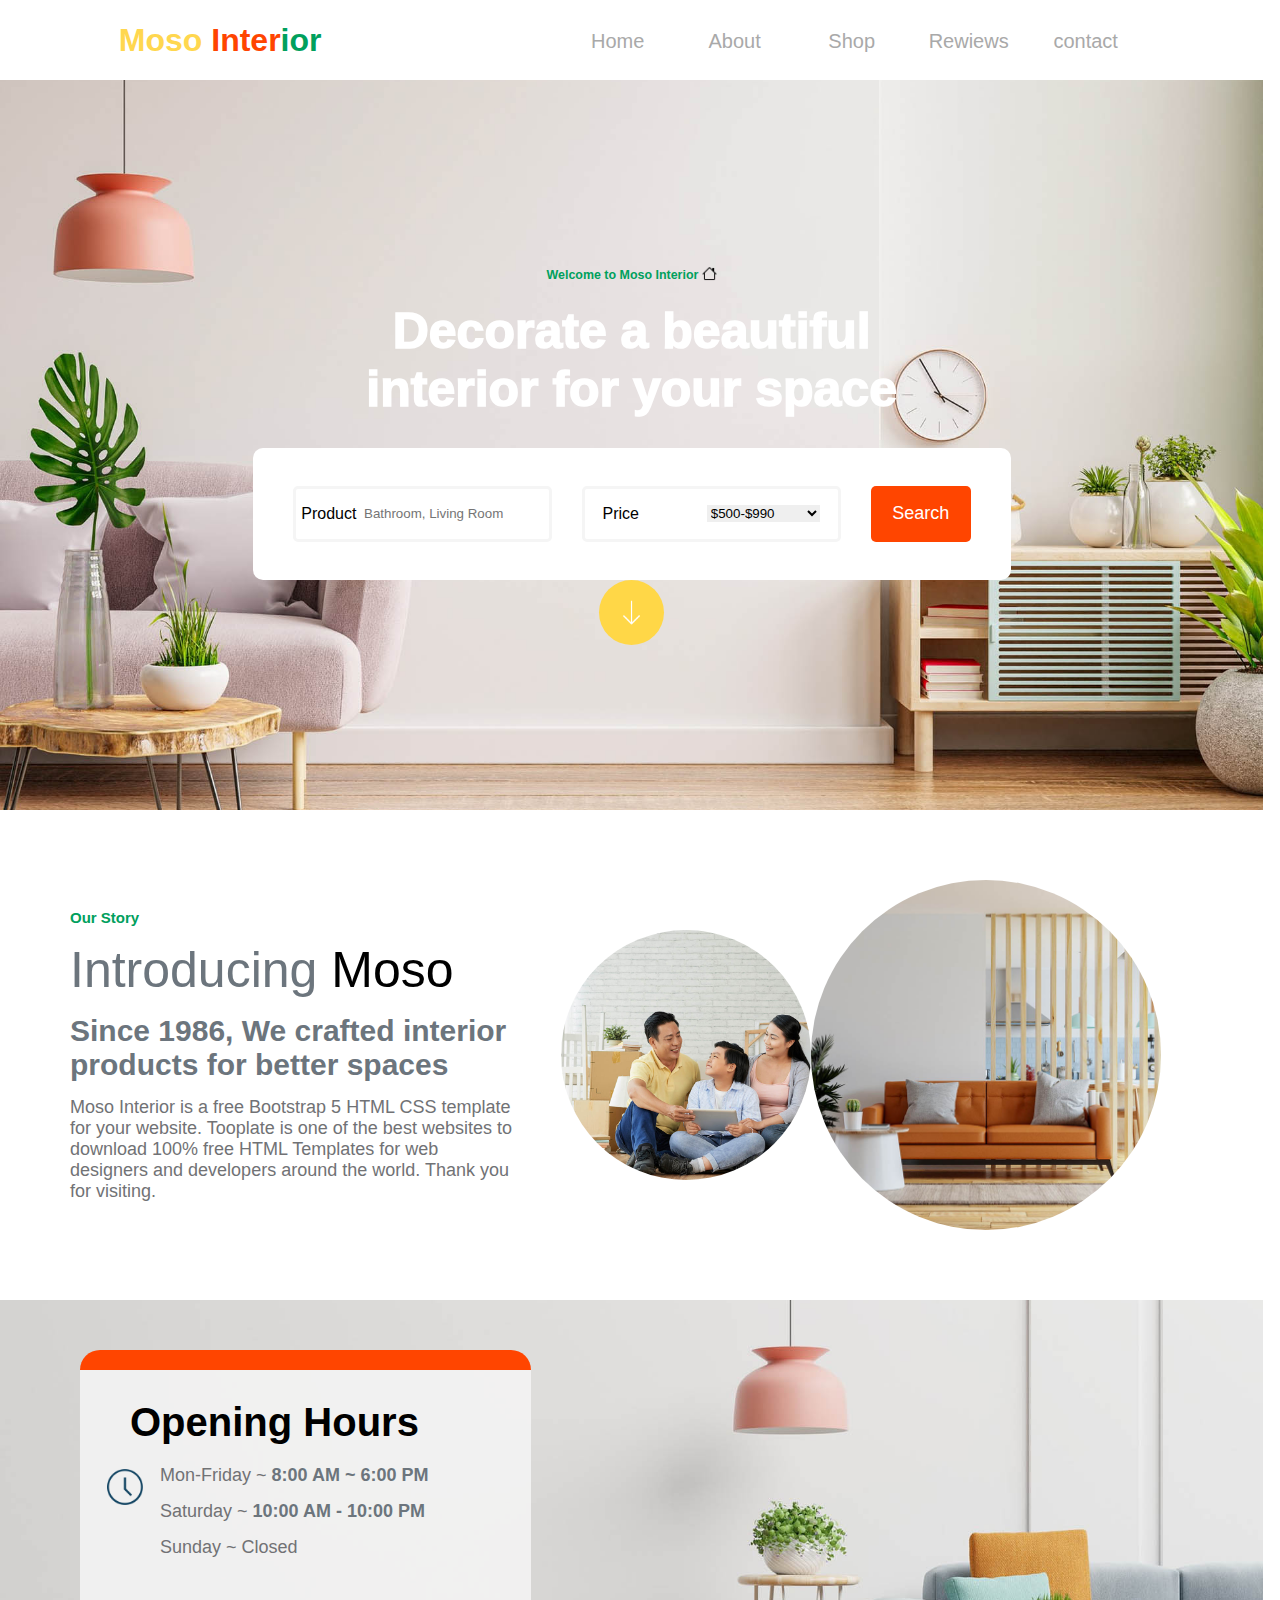
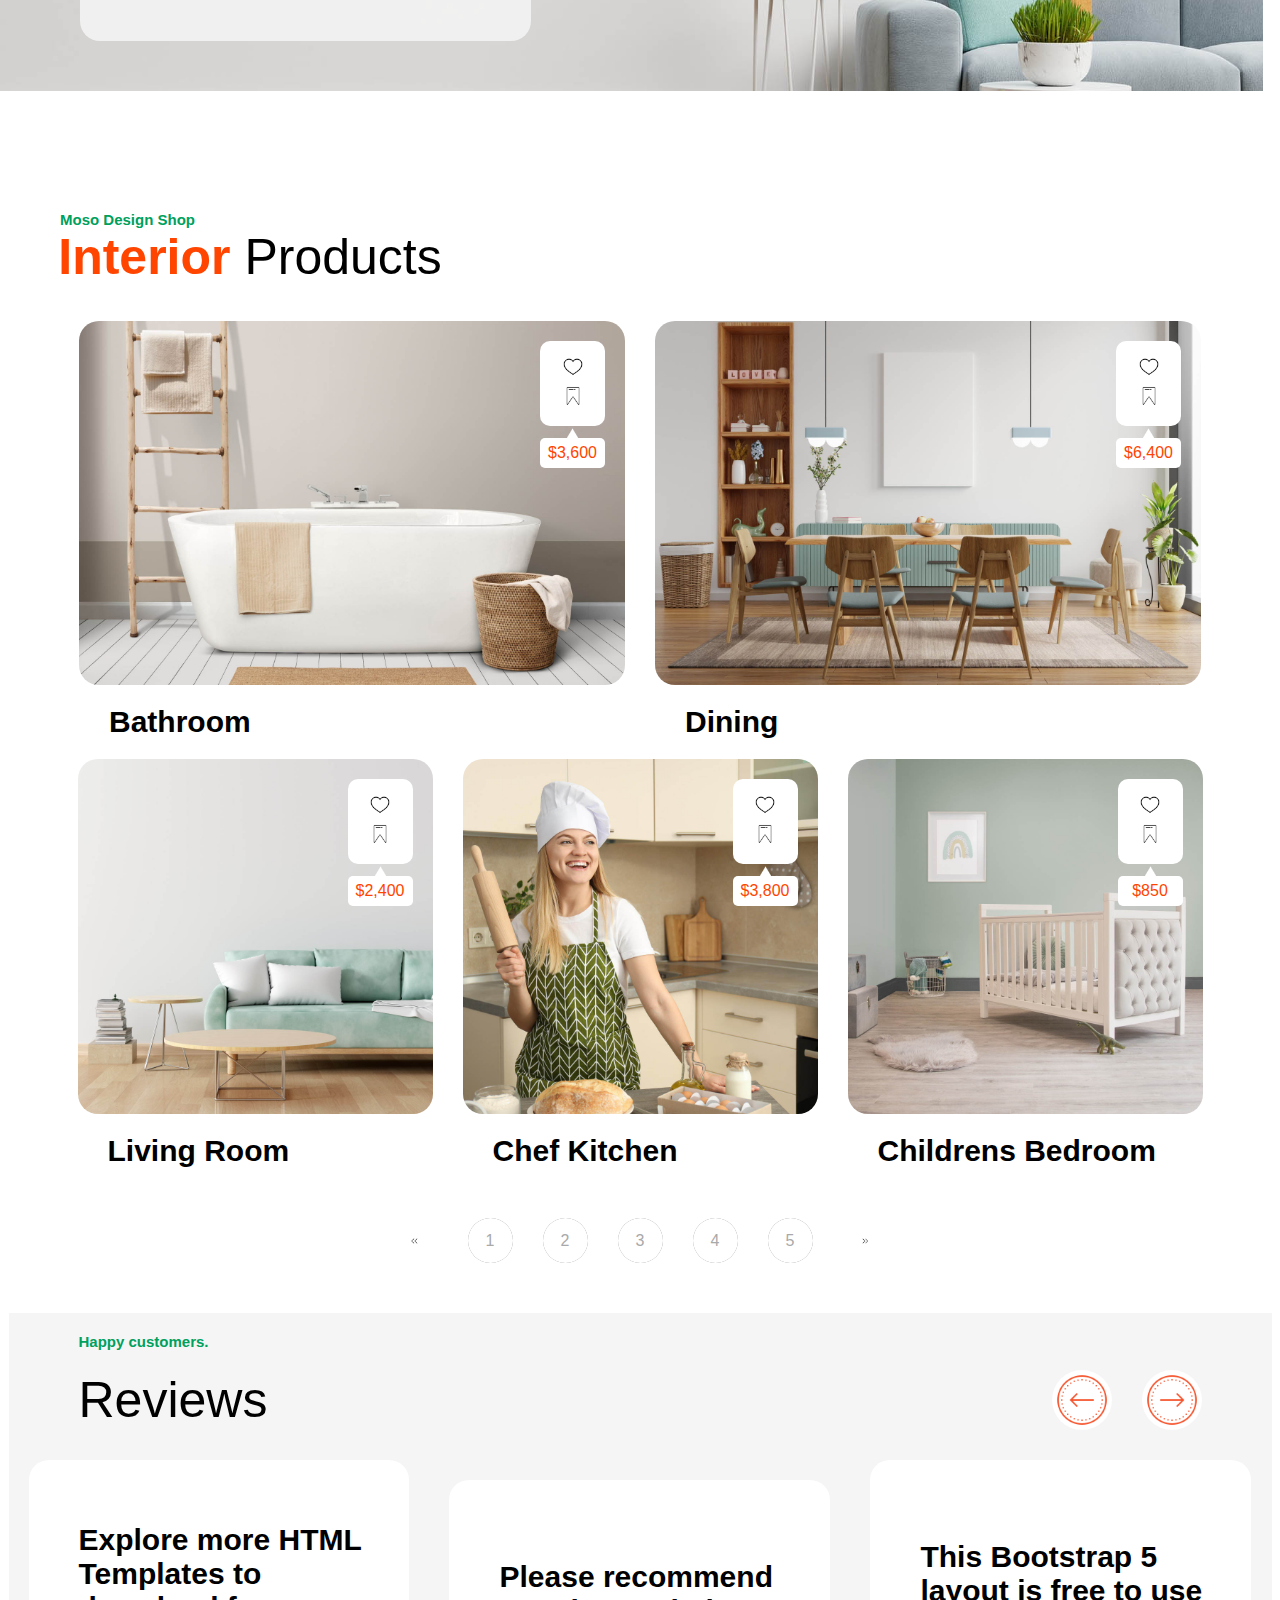
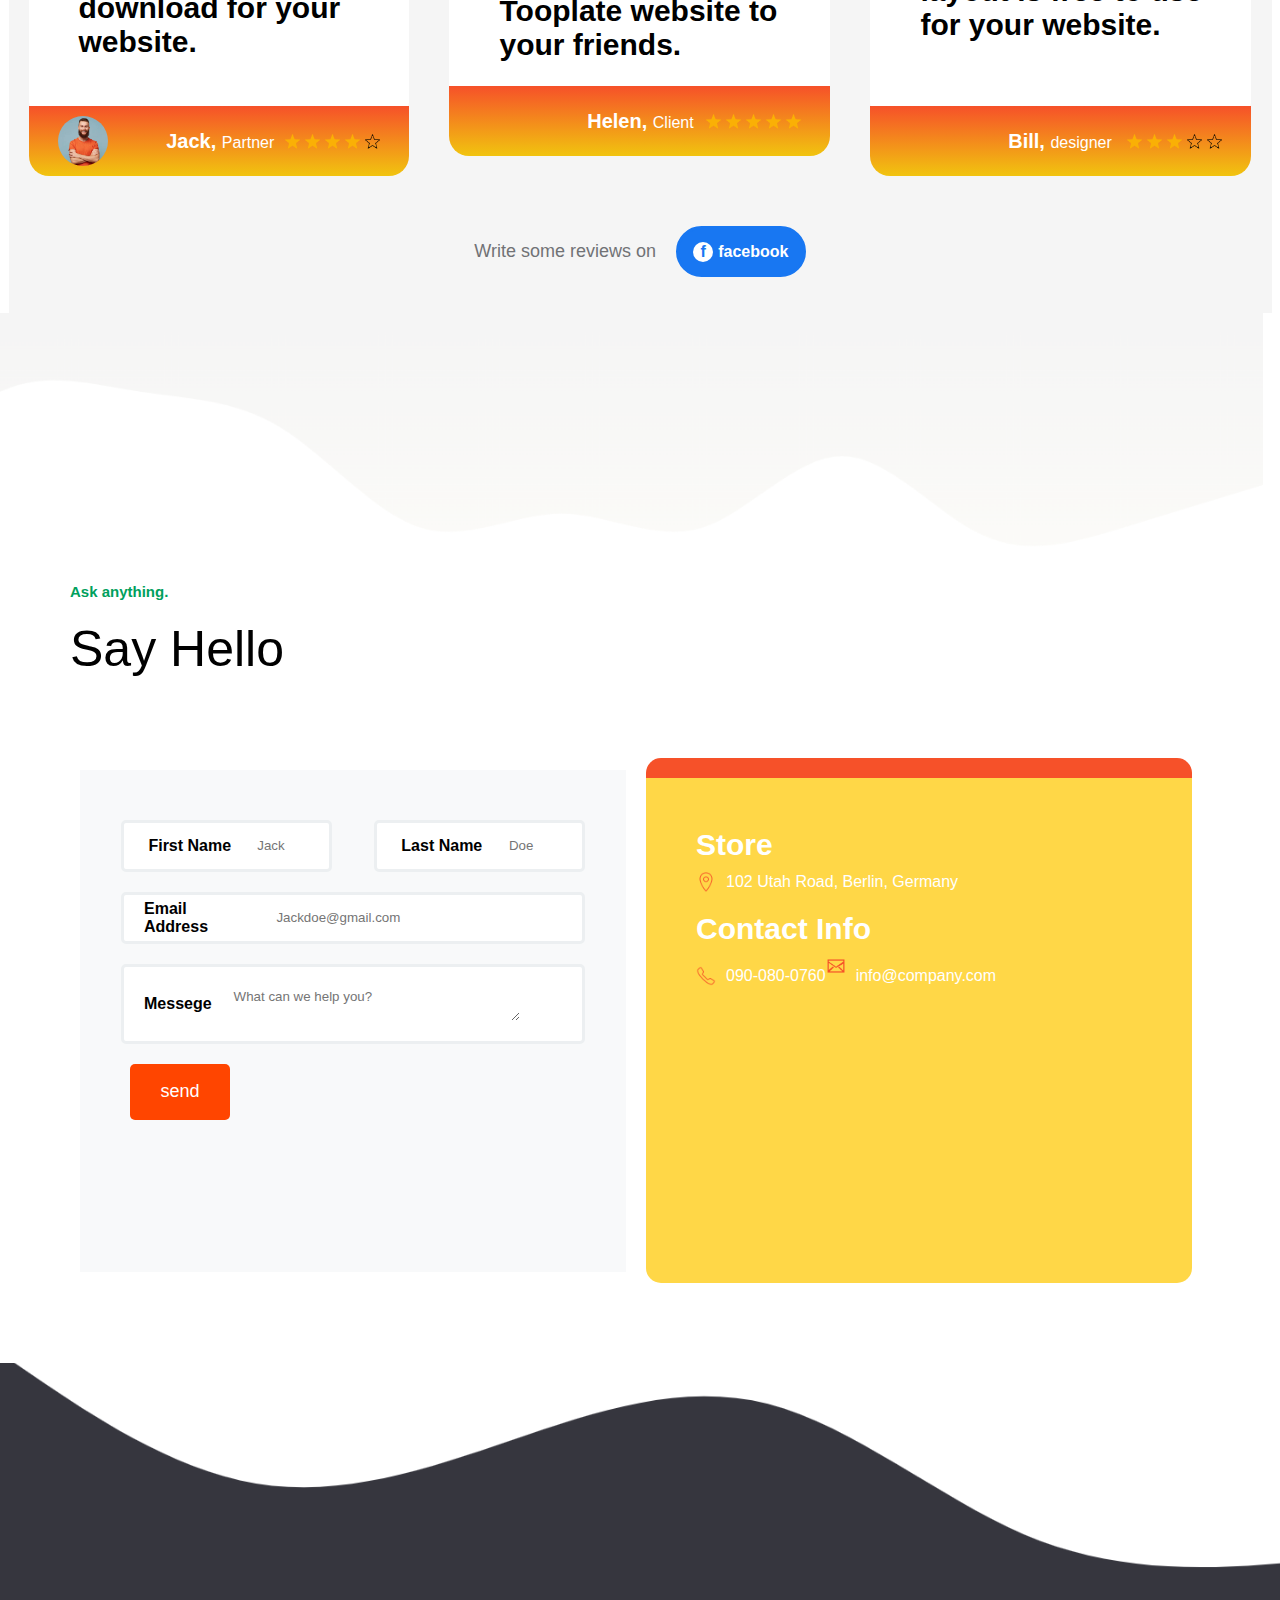
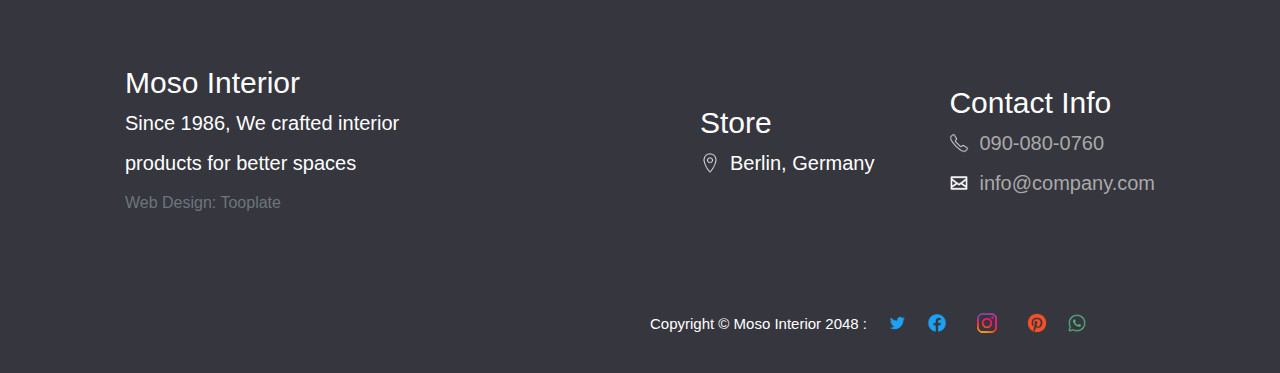
==== index.html @ 830e35c2 "add my project" ====
<!DOCTYPE html>
<html lang="english">

<head>
    <meta charset="UTF-8">
    <meta name="viewport" content="width=device-width, initial-scale=1.0">
    <title>Document</title>
    <link rel="stylesheet" href="./style.css">
</head>

<body>
    <div class="nav">
        <a href="#">
            <div class="brand">
                <h1 style="font-weight:bolder;"><span style="color: #ffd74f;">Moso</span> <span
                        style="color: orangered;">Inter</span><span style="color: #00a05d;">ior</span></h1>
            </div>
        </a>




       
        <input id="menu-toggle" type="checkbox" />
        <label class="menu-button-container" for="menu-toggle">
          <div class="menu-button"></div>
        </label>

        <div class="menu">
            <a href="#home">
                <div class="chldmenu">Home</div>
            </a>
            <a href="#about">
                <div class="chldmenu">About</div>
            </a>
            <a href="#shop" class="chldmenu navdrop">Shop
                    <div class="navdroplst" style="margin-top: 20px;">
                    <a href="./shop_listing.html" class="navoption">
                        Shop Listing
                    </a>
                    <a href="./detail.html" class="navoption">Shop details
                    </a>
                </div>
                <!-- </div> -->
            </a>
            <a href="#reviews">
                <div class="chldmenu">Rewiews</div>
            </a>
            <a href="#contact">
                <div class="chldmenu">contact</div>
            </a>
        </div>
    </div>



    <div class="hmpg" id="home">
        <div class="greeting">
            <h5>Welcome to Moso Interior <img
                    style="width: 15px; height: 15px; margin-bottom: -2px; padding-bottom: -10px;"
                    src="./house_icon.png"> </h5>
        </div>
        <div class="tagline" style="margin-bottom: 30px;">
            Decorate a beautiful interior for your space
        </div>
        <div class="shopform">
            <div class="inform">
                <p>Product</p>
                <input style="border: none;" type="search" placeholder="Bathroom, Living Room">
            </div>
            <div class="dropdown">
                <p>Price</p>
                <select style="border: none;">
                    <option>$500-$990</option>
                    <option>$1000-$2900</option>
                    <option>$3000-$5000</option>
                    <option>$5000-$10000</option>
                    <option>$11000-$25000</option>
                </select>
            </div>
            <button class="btn" type="submit" value="input">Search</button>
        </div>

        <a href="#about">
            <div class="parero">
                <div class="hmero"></div>
            </div>
        </a>

    </div>




    <div class="about" id="about">
        <div class="aboutcont">
            <div class="abtgrting greeting">Our Story</div>
            <div class="tagline abttagline"><span style="color: #6c757d; font-weight: 100;">Introducing</span> <span
                    class="hdblck"> Moso</span></div>
            <div class="headcont">Since 1986, We crafted interior products for better spaces</div>
            <div class="cont">Moso Interior is a free Bootstrap 5 HTML CSS template for your website. Tooplate is one of
                the best websites to download 100% free HTML Templates for web designers and developers around the
                world. Thank you for visiting.</div>
        </div>
        <div class="abtimg">
            <div class="abtimg abtimg1"></div>
            <div class="abtimg abtimg2"></div>
        </div>
    </div>





    <div class="hmpg abt2">
        <div class="abt2dv">
            <div class="abthd cnt">Opening Hours</div>
            <div class="clockabtcnt">
                <div class="clock"></div>
                <div class="abtcnt">
                    <p class="cnt"><span class="cont">Mon-Friday ~ </span><span class="abttime">8:00 AM ~ 6:00 PM</span>
                    </p>
                    <p class="cnt"><span class="cont">Saturday ~ </span><span class="abttime">10:00 AM - 10:00 PM</span>
                    </p>
                    <p class="cont cnt">Sunday ~ Closed</p>
                </div>
            </div>
        </div>
    </div>



    <div class="shop" id="shop">
        <div class="greeting shpgreet">Moso Design Shop</div>
        <div class="tagline shpline"><span style="color: orangered; font-weight: bold;">Interior</span> <span
                class="hdblck">Products</span></div>
        <div class="shpprodct1">
            <div class="bthroom">
                <a href="./detail.html">
                    <div class="img1">
                        <div class="pricelike">
                            <div class="savelike">
                                <div class="like"></div>
                                <div class="save"></div>
                            </div>
                            <div class="prctrngle">
                                <div class="triangle"></div>
                                <div class="price">$3,600</div>
                            </div>
                        </div>
                        <div class="shphover">
                            <div class="shphoverchild">
                                LEARN MORE
                            </div>
                        </div>
                    </div>
                </a>
                <div class="shphd">Bathroom</div>
            </div>
            <div class="dining">
                <a href="./detail.html">
                    <div class="img2">
                        <div class="pricelike">
                            <div class="savelike">
                                <div class="like"></div>
                                <div class="save"></div>
                            </div>
                            <div class="prctrngle">
                                <div class="triangle"></div>
                                <div class="price">$6,400</div>
                            </div>
                        </div>
                        <div class="shphover">
                            <div class="shphoverchild">
                                LEARN MORE
                            </div>
                        </div>
                    </div>
                </a>
                <div class="shphd">Dining</div>
            </div>
        </div>
        <div class="shpprodct2">
            <div class="dining">
                <a href="./detail.html">
                    <div class="img3">
                        <div class="pricelike">
                            <div class="savelike">
                                <div class="like"></div>
                                <div class="save"></div>
                            </div>
                            <div class="prctrngle">
                                <div class="triangle"></div>
                                <div class="price">$2,400</div>
                            </div>
                        </div>
                        <div class="shphover">
                            <div class="shphoverchild">
                                LEARN MORE
                            </div>
                        </div>
                    </div>
                </a>
                <div class="shphd">Living Room</div>
            </div>
            <div class="dining">
                <a href="./detail.html">
                    <div class="img4">
                        <div class="pricelike">
                            <div class="savelike">
                                <div class="like"></div>
                                <div class="save"></div>
                            </div>
                            <div class="prctrngle">
                                <div class="triangle"></div>
                                <div class="price">$3,800</div>
                            </div>
                        </div>
                        <div class="shphover">
                            <div class="shphoverchild">
                                LEARN MORE
                            </div>
                        </div>
                    </div>
                </a>
                <div class="shphd">Chef Kitchen</div>
            </div>
            <div class="dining">
                <a href="./detail.html">
                    <div class="img5">
                        <div class="pricelike">
                            <div class="savelike">
                                <div class="like"></div>
                                <div class="save"></div>
                            </div>
                            <div class="prctrngle">
                                <div class="triangle"></div>
                                <div class="price">$850</div>
                            </div>
                        </div>
                        <div class="shphover">
                            <div class="shphoverchild">
                                LEARN MORE
                            </div>
                        </div>
                    </div>
                </a>
                <div class="shphd">Childrens Bedroom</div>
            </div>
        </div>
    </div>






    <div class="shpbtn">
        <a href="#">
            <div class="parbtn">
                <div class="lefticn"></div>
            </div>
        </a>
        <a href="#">
            <div class="bttns">1</div>
        </a>
        <a href="#">
            <div class="bttns">2</div>
        </a>
        <a href="#">
            <div class="bttns">3</div>
        </a>
        <a href="#">
            <div class="bttns">4</div>
        </a>
        <a href="#">
            <div class="bttns">5</div>
        </a>
        <a href="#">
            <div class="parbtn">
                <div class="ryticn"></div>
            </div>
        </a>
    </div>




    <div class="review" id="reviews">
        <div class="greeting revwgreet">Happy customers.</div>
        <div class="rvwtagbtn">
            <div class="tagline hdblck rvw">Reviews</div>
            <div class="rvwero">
                <div class="rvwleft" onclick="moveCarousel(-1)"></div>
                <div class="rvwryt" onclick="moveCarousel(1)"></div>
            </div>
        </div>


        <div class="carousel">
            <div class="carousel-track">
            <div class="rvwbox">
                <div class="carousel1">
                    <div class="rvwcomment shphd">
                        Explore more HTML Templates to download for your website.
                    </div>
                </div>
                <div class="carousel2">
                    <div class="rvwtriangle rvwtriangle1"></div>
                    <div class="rvwinfobox">
                        <div class="rvwpic rvwpic1"></div>
                        <div class="namervw">
                            <div class="rvwname"><span class="rvwpersonname">Jack, </span><span
                                    class="rvwpersonpost">Partner</span></div>
                            <div class="rvwstr">
                                <div class="ylwstar"></div>
                                <div class="ylwstar"></div>
                                <div class="ylwstar"></div>
                                <div class="ylwstar"></div>
                                <div class="blankstar"></div>
                            </div>
                        </div>
                    </div>
                </div>
            </div>
            <div class="rvwbox">
                <div class="carousel1">
                    <div class="rvwcomment shphd">
                        Please recommend Tooplate website to your friends.
                    </div>
                </div>
                <div class="carousel2">
                    <div class="rvwtriangle rvwtriangle2"></div>
                    <div class="rvwinfobox">
                        <div class="rvwpic rvwpic2"></div>
                        <div class="namervw">
                            <div class="rvwname"><span class="rvwpersonname">Helen, </span><span
                                    class="rvwpersonpost">Client</span></div>
                            <div class="rvwstr">
                                <div class="ylwstar"></div>
                                <div class="ylwstar"></div>
                                <div class="ylwstar"></div>
                                <div class="ylwstar"></div>
                                <div class="ylwstar"></div>
                            </div>
                        </div>
                    </div>
                </div>
            </div>
            <div class="rvwbox">
                <div class="carousel1">
                    <div class="rvwcomment shphd">
                        This Bootstrap 5 layout is free to use for your website.
                    </div>
                </div>
                <div class="carousel2">
                    <div class="rvwtriangle rvwtriangle1"></div>
                    <div class="rvwinfobox">
                        <div class="rvwpic rvwpic3"></div>
                        <div class="namervw">
                            <div class="rvwname"><span class="rvwpersonname">Bill, </span><span
                                    class="rvwpersonpost">designer</span></div>
                            <div class="rvwstr">
                                <div class="ylwstar"></div>
                                <div class="ylwstar"></div>
                                <div class="ylwstar"></div>
                                <div class="blankstar"></div>
                                <div class="blankstar"></div>
                            </div>
                        </div>
                    </div>
                </div>
            </div>
            <div class="rvwbox">
                <div class="carousel1">
                    <div class="rvwcomment shphd">
                        Thank you for visiting Tooplate to download free Website.
                    </div>
                </div>
                <div class="carousel2">
                    <div class="rvwtriangle rvwtriangle2"></div>
                    <div class="rvwinfobox">
                        <div class="rvwpic rvwpic4"></div>
                        <div class="namervw">
                            <div class="rvwname"><span class="rvwpersonname">Susan, </span><span
                                    class="rvwpersonpost">Boss</span></div>
                            <div class="rvwstr">
                                <div class="ylwstar"></div>
                                <div class="ylwstar"></div>
                                <div class="ylwstar"></div>
                                <div class="blankstar"></div>
                                <div class="blankstar"></div>
                            </div>
                        </div>
                    </div>
                </div>
            </div>
            <div class="rvwbox">
                <div class="carousel1">
                    <div class="rvwcomment shphd">
                        Moso Interior is the most suitable website layout.
                    </div>
                </div>
                <div class="carousel2">
                    <div class="rvwtriangle rvwtriangle1"></div>
                    <div class="rvwinfobox">
                        <div class="rvwpic rvwpic5"></div>
                        <div class="namervw">
                            <div class="rvwname"><span class="rvwpersonname">Sandy, </span><span
                                    class="rvwpersonpost">CEO</span></div>
                            <div class="rvwstr">
                                <div class="ylwstar"></div>
                                <div class="ylwstar"></div>
                                <div class="ylwstar"></div>
                                <div class="ylwstar"></div>
                                <div class="ylwstar"></div>
                            </div>
                        </div>
                    </div>
                </div>
            </div>
            <div class="rvwbox">
                <div class="carousel1">
                    <div class="rvwcomment shphd">
                        Explore more HTML Templates to download for your website.
                    </div>
                </div>
                <div class="carousel2">
                    <div class="rvwtriangle rvwtriangle1"></div>
                    <div class="rvwinfobox">
                        <div class="rvwpic rvwpic1"></div>
                        <div class="namervw">
                            <div class="rvwname"><span class="rvwpersonname">Jack, </span><span
                                    class="rvwpersonpost">Partner</span></div>
                            <div class="rvwstr">
                                <div class="ylwstar"></div>
                                <div class="ylwstar"></div>
                                <div class="ylwstar"></div>
                                <div class="ylwstar"></div>
                                <div class="blankstar"></div>
                            </div>
                        </div>
                    </div>
                </div>
            </div>
            <div class="rvwbox">
                <div class="carousel1">
                    <div class="rvwcomment shphd">
                        Explore more HTML Templates to download for your website.
                    </div>
                </div>
                <div class="carousel2">
                    <div class="rvwtriangle rvwtriangle1"></div>
                    <div class="rvwinfobox">
                        <div class="rvwpic rvwpic1"></div>
                        <div class="namervw">
                            <div class="rvwname"><span class="rvwpersonname">Jack, </span><span
                                    class="rvwpersonpost">Partner</span></div>
                            <div class="rvwstr">
                                <div class="ylwstar"></div>
                                <div class="ylwstar"></div>
                                <div class="ylwstar"></div>
                                <div class="ylwstar"></div>
                                <div class="blankstar"></div>
                            </div>
                        </div>
                    </div>
                </div>
            </div>
            <div class="rvwbox">
                <div class="carousel1">
                    <div class="rvwcomment shphd">
                        Explore more HTML Templates to download for your website.
                    </div>
                </div>
                <div class="carousel2">
                    <div class="rvwtriangle rvwtriangle1"></div>
                    <div class="rvwinfobox">
                        <div class="rvwpic rvwpic1"></div>
                        <div class="namervw">
                            <div class="rvwname"><span class="rvwpersonname">Jack, </span><span
                                    class="rvwpersonpost">Partner</span></div>
                            <div class="rvwstr">
                                <div class="ylwstar"></div>
                                <div class="ylwstar"></div>
                                <div class="ylwstar"></div>
                                <div class="ylwstar"></div>
                                <div class="blankstar"></div>
                            </div>
                        </div>
                    </div>
                </div>
            </div>

        </div>
        </div>
        <div class="fsbook">
            <div class="cont">Write some reviews on</div>
            <a href="https://www.facebook.com/home.php">
                <div class="fcbook1">
                    <div class="fclogo">f</div>
                    <div class="fcname">facebook</div>
                </div>
            </a>
        </div>
    </div>
    <div class="whitesmokewave"></div>




    <div class="contact" style="background-color: white;" id="contact">
        <div class="greeting revwgreet cntcthead">Ask anything.</div>
        <div class="tagline hdblck rvw">Say Hello</div>
        <div class="formmap">
            <div class="cntctform">
                <div class="cntctname-lastname">
                    <div class="cntctname">
                        <p>First Name</p>
                        <input class="cnctname" type="text" name="first-name" placeholder="Jack" required
                            autocomplete=""></input>
                    </div>
                    <div class="cntctlastname">
                        <p>Last Name</p>
                        <input class="cnctname" type="text" name="first-name" placeholder="Doe"></input>
                    </div>
                </div>
                <div class="cntctname email">
                    <p>Email Address</p>
                    <input class="cnctname mailwidth" type="email" name="Email" placeholder="Jackdoe@gmail.com">
                </div>
                <div class="cntctmsg cntctname email">
                    <p>Messege</p>
                    <textarea class="cnctname mailwidth" placeholder="What can we help you?" name="Messege"></textarea>
                </div>
                <button class="btn cntctbtn" type="submit">send</button>
            </div>






            <div class="map">
                <div class="mapaddres">
                    <div class="maphead">Store</div>
                    <div class="parmaplocationimg">
                        <div class="chldmaplocationimg"></div>
                        <div class="mapcont">102 Utah Road, Berlin, Germany</div>
                    </div>
                </div>

                <div class="mapaddres">
                    <div class="maphead">Contact Info</div>
                <!-- <div class="mapparcallmail"> -->
                    <div class="parmapcallimg">
                        <div class="chldmapcallimg"></div>
                        <div class="mapcont">090-080-0760</div>
                    </div>
                    <div class="parmapmail">
                        <div class="chldmapmail"></div>
                        <div class="mapcont"> info@company.com</div>
                    </div>
                </div>
                <!-- <div class="mapcntct"> -->
                    
                    <!-- <div class="mapimg"></div> -->
                    <div class="mapouter">
                        <div class="gmap_canvas">
                            <!-- width="430px" height="230px" -->

                            <iframe id="gmap_canvas"
                                src="https://maps.google.com/maps?q=636+5th+Ave%2C+New+York&t=&z=13&ie=UTF8&iwloc=&output=embed"
                                ></iframe>
                            <a class="mapalarm" href="https://www.analarmclock.com/"></a>
                            <br><a href="https://timenowin.net/"></a><br>
                            <!-- <style>.mapouter{position: relative;text-align: right;height: 230px;width: 430px;}</style> -->
                            <a href="https://www.embedmaps.co"></a>
                            <!-- <style>.gmap_canvas{overflow: hidden;background: none !important;height: 230px;width: 430px;}</style> -->
                        </div>
                    </div>
                <!-- </div> -->
            </div>
        </div>
    </div>






    <div class="blckwavyimg"></div>
    <div class="footer">
        <div class="footerinfoaddcontact">
            <div class="footerinfo1">
                <div class="footerinfo">
                    <div class="footerhead">Moso Interior</div>
                    <div class="footercont">Since 1986, We crafted interior products for better spaces</div>
                    <a href="https://www.tooplate.com/">
                        <div class="footercntct">Web Design: Tooplate</div>
                    </a>
                </div>
            </div>
            <div class="footerinfo2">
                <div class="footeraddress">
                    <div class="footerhead">Store</div>
                    <div class="footeraddressimg">
                        <div class="footerlocationimg"></div>
                        <div class="footercont">Berlin, Germany</div>
                    </div>
                </div>
            </div>
            <div class="footerinfo3">
                <div class="footercontact">
                    <div class="footerhead">Contact Info</div>
                </div>
                <div class="footercall"><a href="#">
                        <div class="footercallimg"></div>
                        <div class="footercont"> 090-080-0760
                    </a></div>
            </div>
            <div class="footermail"><a href="https://mail.google.com/mail/u/0/#inbox">
                    <div class="footermailimg"></div>
                    <div class="footercont"> info@company.com
                </a></div>
        </div>
    </div>
    </div>
    <div class="footercopyryt">
        <div class="copyrytcont">Copyright © Moso Interior 2048 :</div>
        <div class="footerlogo">
            <a href="https://x.com/">
                <div class="copyryttwitter"></div>
            </a>
            <a href="https://www.facebook.com/">
                <div class="copyrytfacebook"></div>
            </a>
            <a href="https://www.instagram.com/">
                <div class="copyrytinstagram"></div>
            </a>
            <a href="https://in.pinterest.com/">
                <div class="copyrytprinter"></div>
            </a>
            <a href="https://web.whatsapp.com/">
                <div class="copyrytwhatsup"></div>
            </a>
        </div>
    </div>
    </div>
    <script>
       // script.js
let currentIndex = 0;

function moveCarousel(direction) {
    const carouselTrack = document.querySelector('.carousel-track');
    const items = document.querySelectorAll('.rvwbox');
    const itemsPerSlide = 3;
    const totalItems = items.length;
    const totalSlides = Math.ceil(totalItems / itemsPerSlide);

    currentIndex += direction;
    if (currentIndex < 0) {
        currentIndex = totalSlides - 1;
    } else if (currentIndex >= totalSlides) {
        currentIndex = 0;
    }

    const translateX = -(currentIndex * 100 / totalSlides) * totalSlides;
    carouselTrack.style.transform = `translateX(${translateX}%)`;
}

    </script>
</body>

</html>
---- style.css ----
html{
    scroll-behavior: smooth;
}


*{
    margin: 0px;

    box-sizing: border-box;
    align-items: center;
    font-family: Noto Sans, sans-serif;
}
.nav{
    display: flex;
    justify-content: space-around;
    flex-wrap: wrap;
    align-items: center;
    position:sticky;
    top: 0px;
    height: 80px;
    width: 1263px;
    background-color: white;
    margin: 0px;
    padding: 0px;
    z-index: 5;
}
.aboutcont{
    color: black;
}

















.menu-button-container {
    display: none;
    width: 30px;
    cursor: pointer;
  }
  #menu-toggle {
    display: none;
  }
  /*  Creating the menu button */
  .menu-button{
    right: 20px;
    position: absolute;
  }
  .menu-button,
  .menu-button::before,
  .menu-button::after {
    display: block;
    background-color: darkslategrey;
    position: absolute;
    height: 5px;
    width: 32px;
    border-radius: 3px;
  }
  .menu-button::before {
    content: '';
    margin-top: -8px;
  }
  .menu-button::after {
    content: '';
    margin-top: 8px;
  }
  /*  Adding Functionality to the Hamburger Menu with CSS  */
#menu-toggle:checked + .menu-button-container .menu-button::before {
    margin-top: 0px;
    transform: rotate(45deg);
  }
  #menu-toggle:checked + .menu-button-container .menu-button {
    background: rgba(255, 255, 255, 0);
  }
  #menu-toggle:checked + .menu-button-container .menu-button::after {
    margin-top: 0px;
  /*  transforms the hamburger icon into a cross  */
    transform: rotate(-45deg);
  }
.menu > a{
    overflow: hidden;
}




















.menu{
    display: flex;
    justify-content: space-around;
    height: 80px;
}
a{
    text-decoration: none;
    color: darkgray;
}
.chldmenu{
    font-weight: lighter;
    height: 70px;
    width: 117px;
    font-size: 20px;
    padding-top: 25px;
    text-align: center;
    position: relative;
    color: darkgray;
}
.chldmenu:hover{
    background-color: #ffd747;
}
.navdroplst{
    border: 0px;
    margin-top: 0px;
    align-content: center;
    padding: 0px;
    border: 1px solid whitesmoke;
    width: 100%;
    /* height: 15px; */
    color: #6c757d;
    text-decoration: none;
    background-color: white;
    display: none;
    position: absolute;
    top: 50px;

}
.navdrop:hover .navdroplst{
    display: block;
    background-color:#dadce1;
}
.navoption{
    width:100%;
    height:50px;
    border: 0px;
    text-decoration: none;
    display: block;
    padding: 10px 0px;
    text-align: center;


}
.navoption:hover{
    background-color: #f1c40f;
}






.hmpg{
    background-image: url(./homeimg.png);
    background-position: center;
    background-repeat: no-repeat;
    align-items: center;
    height: 730px;
    width: 1263.33px;
    background-size: 100%;
    align-content: center;
    justify-content: center;
    display: flex;
    flex-direction: column;
    
}
.greeting{
    color: #00a05d;
    font-size:15px;
    padding: 20px;
    font-weight: bold;
}
.tagline{
    color: white;
    font-size: 50px;
    font-weight: 1000;
    text-wrap: wrap;
    width: 650px;
    text-align: center;
}
.shopform{
    display: flex;
    gap: 30px;
    background-color: white;
    height: 132px;
    padding: 0px 40px;
    border-radius: 10px;
}
.inform{
    display: flex;
    justify-content: space-evenly;
    width: 259px;
    height: 56px;
    border: 3px solid whitesmoke;
    border-radius: 5px;
}
.dropdown{
    display: flex;
    gap: 50px;
    justify-content: space-evenly;
    width: 259px;
    height: 56px;
    border: 3px solid whitesmoke;
    border-radius: 5px;
}
.btn{
    background-color: orangered;
    color: white;
    font-size: large;
    border: 0px;
    height: 56px;
    width: 100px;
    border-radius: 5px;
}
.btn:hover{
    background-color:#ffd747;
    transition: 0.5s;
}
.parero{
    background-color: #ffd747;
    border-radius: 50%;
    width: 65px;
    height: 65px;
    padding: 15px;
}
.hmero{
    background-image: url(./downside_direction.png);
    background-position: center;
    background-size: cover;
    width: 35px;
    height: 35px;
}
.parero:hover{
    background-color: #f65129;
}


.about{
    display: flex;
    gap: 40px;
    margin: 70px;
}
.aboutcont{
    display: flex;
    flex-direction: column;
    width: 451px;
    text-align: left;
    gap: 15px;
}
.abtgrting{
    width: 451px;
    text-align: left;
    padding: 0px;
}
.abttagline{
    text-align: left;
    width: 451px;
}
.hdblck{
    color: black;
    font-weight: 100;
}
.headcont{
    color: #6c757d;
    width: 451px;
    font-size: 30px;
    font-weight: bold;
}
.cont{
    color: #717275;
    font-size: large;
    font-weight: lighter;
}
.abtimg{
display: flex;
}
.abtimg1{
    background-image: url(./abtimg1.png);
    background-position: center;
    border-radius: 50%;
    background-repeat: no-repeat;
    background-size: cover; 
    width: 250px;
    height: 250px;
}
.abtimg2{
    background-image: url(./abtimg2.png);
    background-position: center;
    border-radius: 50%;
    background-repeat: no-repeat;
    background-size: cover; 
    width: 350px;
    height: 350px;
}

.abt2{
    background-image: url(./abt2img.png);
    background-repeat: no-repeat;
    background-position: center;
    background-size: cover;
    height: 391px;
    width: 1263.33px;
    margin: 50px opx;
    display: flex;
    align-items:flex-start;
}
.abt2dv{
    background-color: whitesmoke;
    border-top: 20px solid orangered;
    border-radius: 20px;
    padding: 30px 50px;
    width: 451px;
    height: 291px;
    display: flex;
    flex-direction: column;
    gap: 20px;
    background-color: rgba(245, 245, 245, 0.858);
    margin-left: 80px;
}
.abthd{
    font-size: 40px;
    color: black;
    font-weight: bold;
    text-align: left;
}
.clock{
    background-image: url(./clockicon.png);
    background-position: center;
    background-size: cover;
    width: 50px;
    height: 50px;
    margin-top: -50px;
}
.clockabtcnt{
    display: flex;
    gap: 10px;
}
.abtcnt{
    display: flex;
    flex-direction: column;
    gap: 15px;
}
.cnt{
   width: 351px;
}
.abttime{
    color: #6c757d;
    font-weight: bolder;
    font-size: large;
}

.shpgreet{
    padding-left: 60px;
    margin-top: 100px;
}
.shpline{
    margin-top: -20px;
    margin-bottom: 15px;
    width: 500px;
}
.shpprodct1{
    display: flex;
    gap: 30px;
    justify-content: center;
}
.img1{
    background-image: url(./shpimg1.png);
    background-size: cover;
    background-position: center;
    width: 546px;
    height: 364px;
    margin: 20px 0px;
    border-radius: 20px;
    display:inline-block;
}
.pricelike{
    display: flex;
    justify-content: center;
    flex-direction: column;
    padding: 20px;
}
.savelike{
    background-color: white;
    display: flex;
    flex-direction: column;
    border-radius: 10px;
    width: 65px;
    height: 85px;
    align-self: flex-end;
}
.like{
    background-image: url(./like_icon.png);
    background-size: cover;
    background-position: center;
    width: 20px;
    height: 20px;
    margin-top: 15px;
    padding-top: 20px;
}
.save{
    background-image: url(./saveicon.png);
    background-size: cover;
    background-position: center;
    width: 20px;
    height: 10px;
    padding: 20px;
}
.prctrngle{
    display: flex;
    justify-content: center;
    flex-direction: column;
    align-self: flex-end;
}
.triangle{
    border-bottom: 20px;
    background-image: url(./white-triangle.png);
    background-position: center;
    background-size: cover;
    width: 15px;
    height: 15px;
}
.price{
    width: 65px;
    height: 30px;
    margin-top: -3px;
    background-color: white;
    border-radius: 5px;
    text-align: center;
    align-content: center;
    color: orangered;
}
.img2{
    background-image: url(./shpimg2.png);
    background-size: cover;
    background-position: center;
    width: 546px;
    height: 364px;
    margin: 20px 0px;
    border-radius: 20px;
    display:inline-block;
}
.shpprodct2{
    display: flex;
    gap: 30px;
    justify-content: center;
}
.img3{
    background-image: url(./shpimg3.png);
    background-size: cover;
    background-position: center;
    width: 355px;
    height: 355px;
    margin: 20px 0px;
    border-radius: 20px;
    display:inline-block;
}
.img4{
    background-image: url(./shpimg4.png);
    background-size: cover;
    background-position: center;
    width: 355px;
    height: 355px;
    margin: 20px 0px;
    border-radius: 20px;
    display:inline-block;
}
.img5{
    background-image: url(./shpimg5.png);
    background-size: cover;
    background-position: center;
    width: 355px;
    height: 355px;
    margin: 20px 0px;
    border-radius: 20px;
    display:inline-block;
}
.shphover{
    text-wrap: wrap;
    width: 100px;
    height: 100px;
    border-radius: 50%;
    margin: auto;
    text-align: center;
    position:relative;
    top: -13%;
    color: transparent;
    display: flex;
}
.shphoverchild{
    text-wrap: wrap;
    width: 100px;
    height: 100px;
    border-radius: 50%;
    margin: auto;
    text-align: center;
    position:relative;
    display: flex;
}
.shphoverchild:hover{
    background-color: #f65129;
    color: white;
    transition: 0.5s;
}
.img1:hover>.shphover{
    background-color: #ffd747;
    color: white;
    transition: 0.5s;
}
.img2:hover>.shphover{
    background-color: #ffd747;
    color: white;
    transition: 0.5s;
}
.img3:hover>.shphover{
    background-color: #ffd747;
    color: white;
    transition: 0.5s;
}
.img4:hover>.shphover{
    background-color: #ffd747;
    color: white;
    transition: 0.5s;
}
.img5:hover>.shphover{
    background-color: #ffd747;
    color: white;
    transition: 0.5s;
}

.shphd{
    font-size: 30px;
    color: black;
    text-align: left;
    font-weight: bold;
    margin-left: 30px;
}

.shpbtn{
    display: flex;
    justify-content: center;
    gap: 30px;
}
.parbtn{
    width: 45px;
    height: 45px;
    display: flex;
    margin: 50px 0px;
    border-radius: 50%;
    padding: 17.5px;
    text-align: center;
}
.lefticn{
    background-image: url(./Left_Icon.png);
    background-size: cover;
    background-position: center;
    border-radius: 50%;
    width: 10px;
    height: 10px;
}
.bttns{
    width: 45px;
    height: 45px;
    background-color: white;
    align-content: center;
    align-items: center;
    border-radius: 50%;
    box-shadow: 0px 0px 0px 0.01px gray;
    display: flex;
    justify-content: center;
}
.bttns:hover{
    background-color: #f65129;
}
.parbtn:hover{
    background-color: #f65129;
}
.ryticn{
    background-image: url(./Right_Icon.png);
    background-size: cover;
    background-position: center;
    border-radius: 50%;
    width: 10px;
    height: 10px;
}
/* 
.review{
    background-color: whitesmoke;
    width: 1263px;
    height: 600px;
}
.revwgreet{
    padding: 20px 70px;
}
.rvwtagbtn{
    display: flex;
    justify-content: space-between;
    margin: 0px;
}
.rvw{
    width: auto;
    text-align: left;
    padding: 0px 70px;
}
.rvwero{
    display: flex;
    gap: 30px;
    padding: 0px 70px;
}
.rvwleft{
    background-image: url(./orangered-left-arrow.png);
    background-size: cover;
    background-position: center;
    border-radius: 50%;
    width: 60px;
    height: 60px;
    background-color: white;
}
.rvwryt{
    background-image: url(./orangered-right-arrow.png);
    background-size: cover;
    background-position: center;
    border-radius: 50%;
    width: 60px;
    height: 60px;
    background-color: white;
}
.rvwryt:hover{
    background-image: url(white-right-arrow.png);
    background-color: #f65129;
    transition: 0.5s;
}
.rvwleft:hover{
    background-image: url(white-left-arrow.png);
    background-color: #f65129;
    transition: 0.5s;
}
.carousel{
    display: flex;
    gap: 20px;
    width: 1140px;
    overflow-x: hidden;
    padding: 30px;

}
.carousel1{
    margin: 0px;
    width: 352px;
    height: 261px;
    text-wrap: wrap;
    background-color: white;
    border-radius: 20px;
    align-content: center;

}
.carousel2{
    display: flex;
    flex-direction: column;
    width: 352px;
}
.rvwtriangle{
    background-image: url(./orangered-triangle.png);
    background-position: center;
    background-size: cover;
    width: 40px;
    height: 40px;
    align-self:self-start;
}
.rvwtriangle1{
    margin: -40px 0px -15px 20px;
}
.rvwtriangle2{
    margin: -80px 0px -15px 20px;

}
.rvwinfobox{
    background-image: linear-gradient(to top, #f1c40f, #f65129 );
    width: 352px;
    height: 70px;
    border-bottom-left-radius: 20px;
    border-bottom-right-radius: 20px;
    display: flex;
    justify-content: space-around;
}
.rvwpic1{
    background-image: url(jack-partner.png);
}
.rvwpic{
    background-position: center;
    background-size: cover;
    width: 50px;
    height: 50px;
    border-radius: 50%;
}
.namervw{
    display: flex;
    width: 214px;
    justify-content: space-between;
}
.rvwname{
    color: white;
}
.rvwpersonname{
    font-weight: bolder;
    font-size: 20px;
}
.rvwstr{
    display: flex;
    gap: 5px;
}
.ylwstar{
    background-image: url(./yellow-star.png);
    background-position: center;
    background-size: cover;
    width: 15px;
    height: 15px;
}
.blankstar{
    background-image: url(./blank-star.png);
    background-position: center;
    background-size: cover;
    width: 15px;
    height: 15px;
}
.rvwpic2{
    background-image: url(helen-client.png);
}
.rvwpic3{
    background-image: url(bill-designer.png);
}
.rvwpic4{
    background-image: url(susan-boss.png);
}
.rvwpic5{
    background-image: url(sandy-CEO.png);
} */
/* styles.css */
body {
    font-family: Arial, sans-serif;
    margin: 0;
    padding: 0;
    box-sizing: border-box;
}

.review {
    background-color: whitesmoke;
    width: 100%;
    max-width: 1263px;
    height: 600px;
    margin: 0 auto;
    overflow: hidden;
    position: relative;
}

.revwgreet {
    padding: 20px 70px;
}

.rvwtagbtn {
    display: flex;
    justify-content: space-between;
    margin: 0;
}

.rvw {
    width: auto;
    text-align: left;
    padding: 0px 70px;
}

.rvwero {
    display: flex;
    gap: 30px;
    padding: 0px 70px;
}

.rvwleft, .rvwryt {
    background-size: cover;
    background-position: center;
    border-radius: 50%;
    width: 60px;
    height: 60px;
    background-color: white;
    cursor: pointer;
}

.rvwleft {
    background-image: url('./orangered-left-arrow.png');
}

.rvwryt {
    background-image: url('./orangered-right-arrow.png');
}

.rvwryt:hover {
    background-image: url('./white-right-arrow.png');
    background-color: #f65129;
    transition: 0.5s;
}

.rvwleft:hover {
    background-image: url('./white-left-arrow.png');
    background-color: #f65129;
    transition: 0.5s;
}

.carousel {
    width: 100%;
    overflow: hidden;
    padding: 30px 0;
    position: relative;
}

.carousel-track {
    display: flex;
    transition: transform 0.5s ease-in-out;
}

.rvwbox {
    flex: 0 0 33.3333%; 
    box-sizing: border-box;
    padding: 0 20px;
}

.carousel1 {
    margin: 0;
    width: 100%;
    height: 261px;
    background-color: white;
    border-radius: 20px;
    align-content: center;
    padding: 20px;
}

.carousel2 {
    display: flex;
    flex-direction: column;
    width: 100%;
}

.rvwtriangle {
    background-position: center;
    background-size: cover;
    width: 40px;
    height: 40px;
    align-self: self-start;
}

.rvwtriangle1 {
    margin: -40px 0px -15px 20px;
}

.rvwtriangle2 {
    margin: -80px 0px -15px 20px;
}

.rvwinfobox {
    background-image: linear-gradient(to top, #f1c40f, #f65129);
    width: 100%;
    height: 70px;
    border-bottom-left-radius: 20px;
    border-bottom-right-radius: 20px;
    display: flex;
    justify-content: space-around;
}

.rvwpic {
    background-position: center;
    background-size: cover;
    width: 50px;
    height: 50px;
    border-radius: 50%;
}

.rvwpic1 {
    background-image: url('./jack-partner.png');
}

.namervw {
    display: flex;
    width: 214px;
    justify-content: space-between;
}

.rvwname {
    color: white;
}

.rvwpersonname {
    font-weight: bolder;
    font-size: 20px;
}

.rvwstr {
    display: flex;
    gap: 5px;
}

.ylwstar, .blankstar {
    background-position: center;
    background-size: cover;
    width: 15px;
    height: 15px;
}

.ylwstar {
    background-image: url('./yellow-star.png');
}

.blankstar {
    background-image: url('./blank-star.png');
}







.fsbook{
    display: flex;
    justify-content: center;
    gap: 20px;
    margin-top: 20px;
}
.fcbook1{
    width: 129.63px;
    height: 51.33px;
    border: 3px solid #1877f2;
    background-color: #1877f2;
    border-radius: 25.7px;
    display: flex;
    justify-content: center;
    gap: 5px;
}
.fclogo{
    color: #1877f2;
    background-color: white;
    width: 20px;
    height: 20px;
    border-radius: 50%;
    display: flex;
    justify-content: center;
    margin-left: 10px;
    font-weight: bolder;
    align-content: center;
}
.fcname{
    color: white;
    margin-right: 10px;
    font-weight: bold;
}
.fcbook1:hover>.fclogo{
    color: white;
    background-color: #1877f2;
    transition: 0.5s;
}
.fcbook1:hover>.fcname{
    color: #1877f2;
    background-color: white;
    transition: 0.5s;
}
.fcbook1:hover{
    background-color: white;
    transition: 0.5s;
}
.whitesmokewave{
    background-image: url(./whitesmoke-wave-img.png);
    background-position: top;
    background-size: cover;
    width: 1263px;
    height: 250px;
}

.formmap{
    padding: 80px;
    display: flex;
    gap: 20px;
}
.cntctform{
    padding: 50px;
    width: 546px;
    height: 502px;
    display: flex;
    flex-direction: column;
    gap: 20px;
    background-color: #f8f9fa ;
}
.cntctname-lastname{
    display: flex;
    width: 546px;
    justify-content: space-evenly;
}
.cntctname{
    display: flex;
    justify-content: space-evenly;
    width: 211px;
    height: 52px;
    border: 3px solid #eceff1;
    border-radius: 5px;
    font-weight: bold;
    background-color: white;
}
.cntctlastname{
    display: flex;
    justify-content: space-evenly;
    width: 211px;
    height: 52px;
    border: 3px solid #eceff1;
    border-radius: 5px;
    font-weight: bold;
    background-color: white;
}
.cnctname{
    border: 0px;
    width: 50px;
}
.email{
    display: flex;
    background-color: white;

}
.email{
    width: 464px;
    justify-content: flex-start;
    padding: 20px;
    gap: 20px;
}
.mailwidth{
    width: 288px;
}
.cntctmsg{
    height: auto;
    background-color: white;
}
.cntctbtn{
    align-self: self-start;
}
.map{
    padding: 50px;
    width: 546px;
    height: 525px;
    border-top: 20px solid #f65129;
    border-radius: 15px;
    display: flex;
    flex-direction: column;
    gap: 20px;
    background-color: #ffd747;
    align-items: flex-start;
}

.mapaddres{
    display: flex;
    flex-wrap: wrap;
}

.maphead{
    width: 100%;
    color: white;
    font-size: 30px;
    font-weight: bolder;
    align-items: left;
    margin-bottom: 10px;
    /* display: block; */
}
.parmaplocationimg{
    display: flex;
    gap: 10px;
}
.chldmaplocationimg{
    background-image: url(./red-location-img.png);
    background-position: center;
    background-size: cover;
    height: 20px;
    width: 20px;
}
.mapcont{
    color: white;
    
}
.parmapcallimg{
    display: flex;
    gap: 10px;
}
.chldmapcallimg{
    background-image: url(./red-call-img.png);
    background-position: center;
    background-size: cover;
    height: 20px;
    width: 20px;
}
.parmapmail{
    display: flex;
    gap: 10px;
}
.mapparcallmail{
    display: flex;
    gap: 20px;
}
.chldmapmail{
    background-image: url(./red-mail-logo.png);
    background-position: center;
    background-size: cover;
    height: 20px;
    width: 20px;
    margin-bottom: 20px;
}

.gmap_canvas{
    margin-top: 0px;
}
/* .mapimg{
    background-image: url(./mapimg.png);
    background-position: center;
    background-size: cover;
    height: 230px;
    width: 430px;
    margin-top: 20px;
    border-radius: 20px;
} */


/* .mapouter{
    flex: 1 0 auto;
} */

.footer{
    background-color: #36363e;
    padding: 50px;
}
.footerinfoaddcontact{
    /* height: 300px; */
    display: flex;
    justify-content: space-evenly;
    align-content: start;
}
.blckwavyimg{
    background-image: url(./black-wavy-img.png);
    background-position:center;
    background-size: cover;
    height: 250px;
    width: 100%;
}
.footerinfo1{
    width: 350px;
    display: flex;
    flex-direction: column;
    text-align: left;
    line-height: 40px;
}
.footerhead{
    font-size: 30px;
    color: white;
}
.footercont{
    font-size: 20px;
    color: white;
    font-weight: lighter;
}
.footercntct{
    color: #6c757d;
}
.footercntct:hover{
    color: #f65129;
}
.footerinfo2{
    margin-left: 150px;
}
.footeraddress{
    line-height: 40px;
}
.footeraddressimg{
    display: flex;
    gap: 10px;
}
.footerlocationimg{
    background-image: url(./white-location.png);
    width: 20px;
    height: 20px;
    background-position: center;
    background-size: cover;
}
.footerinfo3{
    line-height: 40px;
}
.footercall{
    display: flex;
    gap: 10px;
}
.footercallimg{
    background-image: url(./white-call.png);
    background-position: center;
    background-size: cover;
    width: 20px;
    height: 20px;
}
.footermail{
    display: flex;
    gap: 10px;
}
.footermailimg{
    background-image: url(./white-mail.png);
    background-position: center;
    background-size: cover;
    width: 20px;
    height: 20px;
}

.footercopyryt{
    display: flex;
    gap: 20px;
    height: 50px;
    padding: 100px 0px 0px 600px;
}
.copyrytcont{
    color: white;
    font-size: 15px;
}
.copyryttwitter{
    background-image: url(./blue-twitter-logo.png);
    background-position: center;
    background-size: cover;
    height: 20px;
    width: 20px;
}
.copyryttwitter:hover{
    background-image: url(./white-twitter.png);
}
.copyrytfacebook{
    background-image: url(./blue-facebook-logo.png);
    background-position: center;
    background-size: cover;
    height: 20px;
    width: 20px;
}
.copyrytfacebook:hover{
    background-image: url(./white-facebook.png);
}
.copyrytinstagram{
    background-image: url(./pink-instagram.png);
    background-position: center;
    background-size: cover;
    height: 40px;
    width: 40px;
}
.copyrytinstagram:hover{
    background-image: url(./white-instagram.png);
    height: 20px;
    width: 20px;
}
.copyrytprinter{
    background-image: url(./orangered-printrest-logo.png);
    background-position: center;
    background-size: cover;
    height: 20px;
    width: 20px;
}
.copyrytprinter:hover{
    background-image: url(./white-printerest.png);
}
.copyrytwhatsup{
    background-image: url(./green-whatsapp.png);
    background-position: center;
    background-size: cover;
    height: 20px;
    width: 20px;
}
.copyrytwhatsup:hover{
    background-image: url(./white-whatsapp.png);
}
.footerlogo{
    display: flex;
    gap: 20px;
    height: 50px;
}











.listingbody{
    display: flex;
    margin-top: 50px;
    justify-content: center;
    gap: 50px;
}
.listheadimg{
    font-size: 40px;
    font-weight: bolder;
}
.listinghglight{
    color: #6c757d;
    font-weight: bold;
    font-size: 20px;
}
.lsthglight{
    margin: 20px 0px;
}
.listingform{
    font-size: 20px;
    font-weight: bold;
    height: 640px;
    width: 355px;
    padding: 20px;
    border: 1px solid #dcdde0;
    border-radius: 10PX;
    align-self: flex-start;
}
.lstingdrplst{
    width: 315px;
    height: 50px;
    border: 2px solid whitesmoke;
    border-radius: 10px;
    padding: 0px 10px;
}
.lstingdrplst:hover{
    border: 2px solid #f65129;

}
.lstingfrmhead{
    margin: 20px 0px;
}
.lstingcheckboxes{
    font-weight: lighter;
    color: #6c757d;
    font-size: 16px;
}
.listingbtn{
    width: 270px;
    margin: 30px 20px;
}
.lstingimgtop{
    height: 205px;
    width: 308px;
}
.lstingimgbtm{
    width: 308px;
    height: 308px;
}










.parentproductdtls{
    background-color: #f8f9fa;
}
.productdtls{
    background-image: url(./abt2img.png);
    width: 1263px;
    height: 391px;
    background-position: center;
    background-size: cover;
    align-content: center;
    padding: 0px 100px;
}
.productdtlsheading{
    color: white;
    font-weight: 1000;
    font-size: 50px;
    vertical-align: center;
}
.productdtlsbar{
    display: flex;
    justify-content: space-around;
}
.detailsbar1{
    display: flex;
    padding: 20px 0px;
    justify-content: space-between;
    width: 650px;
}
.detailsbar2{
    display: flex;
    width: 200px;
    justify-content: space-between;
}
.twitterlogo{
    width: 30px;
    height: 30px;
    background-image: url(./blue-twitter-logo.png);
    background-position: center;
    background-size: cover;
}
.facebooklogo{
    width: 20px;
    height: 20px;
    background-image: url(./blue-facebook-logo.png);
    background-position: center;
    background-size: cover;
}
.printerestlogo{
    width: 20px;
    height: 20px;
    background-image: url(./orangered-printrest-logo.png);
    background-position: center;
    background-size: cover;
}

.diningdtls{
    padding: 50px 0px;
    display: flex;
    justify-content: space-evenly;
}
.diningdtlscont{
    display: flex;
    flex-direction: column;
    word-wrap: break-word;
    width: 600px;
    padding: 30px;
    gap: 20px;
}
.dtlshead{
    margin: 0px; 
    width: 540px;
}
.dtlscont{
    line-height: 30px;
}
.diningdtlsimg{
    background-image: url(./shpimg2.png);
    background-size: cover;
    background-position: center;
    width: 546px;
    height: 364px;
    margin: 20px 0px;
    border-radius: 20px;
}

.interiordesigndtls{
    padding: 50px 70px;
    display: flex;
    justify-content: space-evenly;
    background-color: #f8f9fa;
    gap: 80px;
}
.Interiordesignimg{
    background-image: url(./shpimg1.png);
    background-size: cover;
    background-position: center;
    width: 546px;
    height: 364px;
    border-radius: 20px;
}
.interiordesigncont{
    display: flex;
    flex-direction: column;
    word-wrap: break-word;
    width: 600px;
    gap: 20px;
}

.dtlsotherimgs{
    display: flex;
    gap: 20px;
    padding: 80px;
    justify-content: space-around;
}
.dtlsimg3{
    background-image: url(./shpimg3.png);
    background-position: center;
    background-size: cover;
    height: 355px;
    width: 355px;
    border-radius: 20px;
}
.dtlsimg4{
    background-image: url(./shpimg4.png);
    background-position: center;
    background-size: cover;
    height: 355px;
    width: 355px;
    border-radius: 20px;
}
.dtlsimg5{
    background-image: url(./shpimg5.png);
    background-position: center;
    background-size: cover;
    height: 355px;
    width: 355px;
    border-radius: 20px;
}



@media screen and (min-width:300px) and (max-width:550px) {
    .nav{
        width: 98vw;
        display: block;
        padding: 5px 20px   ;
        text-align: center;
    }















    


    .menu-button-container {
        display: flex;
      }
      .menu {
        position: absolute;
        top: 0;
        margin-top: 150px;
        left: 0px;
        flex-direction: column;
        width: 100%;
        justify-content: center;
        align-items: center;
      }
      #menu-toggle ~ .menu a {
        height: 0px;
        margin: 0;
        padding: 0;
        border: 0;
        display: none;
      }
      #menu-toggle:checked ~ .menu a {
        border: 1px solid #9F9A9A;
        /* height: 70px; */
        height: 100%;
        padding: 0.5em;
        display: block;
      }
      .menu > a {
        overflow: visible;
        display: flex;
        justify-content: center;
        margin: 0;
        padding: 0.5em 0;
        width: 100%;
        color: black;
        background-color: #E8E8E8;
        transition: all 0.5s ease;
      }




















    .menu{
        padding-top: 20px;
        justify-content: flex-start;
    }
    .chldmenu{
        width: auto;
        font-size: 20px;
        height: auto;
        padding: 0px;
    }
    .brand{
        width: 150px;
        font-size: 10px;
    }
    .hmpg{
        width: 100vw;
        background-size: auto;
        background-position: bottom;
    }
    .greeting{
        font-size:20px;
    }
    .tagline{
        font-size: 25px;
        width: 300px;

    }
    .shopform{
        height: auto;
        flex-direction: column;
        padding: 20px   ;
    }
    .btn{
        width: 259px;
        height: 50px;
    }
    .inform{
        height: 50px;
    }
    .about{
        flex-direction: column;
        padding: 50px;
    }
    .aboutcont{
        width: 80vw;
    }
    .headcont{
        width: 80vw;
    }
    .abtgrting{
        width: 80vw;
    }
    .abtimg{
        gap: 25px;
    }
    .abtimg1{
        width: 145px;
        height: 145px;
    }
    .abtimg2{
        width: 205px;
        height: 205px;
    }
    .abt2{
        width: 100vw;
        background-size: auto;
        height: 400px;
        align-items: center;
    }
    .abt2dv{
        width: 330px;
        height: 230px;
        margin-left: 0px;
        padding: 0px;
    }
    .abthd{
        font-size: 20px;
    }
    .clock{
        width: 30px;
        height: 30px;
    }
    .cnt{
        width: 250px;
    }
    .shpgreet{
        padding: 0px 0px 20px 20px;
        margin-top: 50px;
        font-size: 15px;
    }
    .shpline{
        width: auto;
        text-align: left;
        padding-left: 20px;
    }
    .shpprodct1{
        flex-direction: column;
        text-align: center;
    }
    .shphd{
        margin-top: 20px;
        font-size: 20px;
    }
    .img1{
        width: 380px;
        height: 260px;
        margin: auto;

    }
    .img2{
        width: 380px;
        height: 260px;
        margin: auto;
    }
    .shphover{
        width: 70px;
        height: 70px;
    }
    .shphoverchild{
        width: 70px;
        height: 70px;
    }
    .savelike{
        width: 60px;
        height: 80px;
    }
    .price{
        width: 60px;
    }
    .shpprodct2{
        flex-direction: column;
    }
    .shpbtn{
        gap: 20px;
    }
    .bttns{
        width: 30px;
        height: 30px;
    }
    .review{
        width: 100vw;
    }
    .revwgreet{
        font-size: 15px;
        text-align: left;
        padding: 10px 0px 0px 20px ;
    }
    .tagline{
        font-size: 20px;
    }
    .rvw{
        text-align: left;
        padding: 0px 20px;
    }
    .rvwero{
        gap: 20px;
    }
    .carousel{
        overflow-x: hidden;
        width: 100vw;
    }
    .whitesmokewave{
        width: 100vw;
        height: 100px;
    }
    .cntcthead{
        margin-bottom: 20px;
    }
    .formmap{
        flex-direction: column;
        width: 100vw;
    }
    .cntctform{
        width: 100vw;
    }
    .cntctname-lastname{
        flex-direction: column;
        width: 80vw;
        gap: 20px;
    }
    .cntctname{
        width: 80vw;
        justify-content: flex-start;
        gap: 20px;
        padding-left: 20px;
    }
    .cntctlastname{
        width: 80vw;
        justify-content: flex-start;
        gap: 20px;
        padding-left: 20px;
    }
    .mailwidth{
        width: 152px;
    }
    .map{
        width: 95vw;
    }
    .mapparcallmail{
        flex-direction: column;
        align-items: baseline;

    }
    /* .mapimg{
        width: 300px;
        height: 200px;
        background-size: contain;
        background-repeat: no-repeat;
    } */



   

    .blckwavyimg{
        width: 100vw;
        height: 150px;
        margin-bottom: -5px;
        background-size: contain;
        background-repeat: no-repeat;
    }
    .footer{
        width: 100vw;
    }
    .footerinfoaddcontact{
        flex-direction: column;
        gap: 50px;
    }
    .footerinfo1{
        text-align: center;
    }
    .footerinfo2{
        margin: auto;
        text-align: center;
    }
    .footerinfo3{
        margin: auto;
        text-align: center;
    }
    .footercopyryt{
        padding: 50px 0px 0px 100px;
        flex-direction: column;
        width: 100vw;
        height: 100px;
        align-items: baseline;
        background-color: #36363e;
        display: inline;
    }
    .footerlogo{
        width: 80vw;
    }











    .productdtls{
        width: 100vw;
        height: 391px;
        background-position: right;
        background-repeat: no-repeat;
        padding: 0px 20px;
    }
    .productdtlsheading{
        font-size: 30px;
        font-weight: 600;
        text-align: left;
    }
    .productdtlsbar{
        flex-direction: column;
    }
    .detailsbar1{
        width: 100vw;
        padding: 20px;
    }
    .hmcontbar{
        width: 100px;
    }
    .detailsbar2{
        justify-content: left;
        text-align: left;
        width: 100vw;
        gap: 20px;
    }
    .detailsbar2{
        padding-left: 20px;
    }
    .dtlshead{
        width: 100vw;
        padding: 20px;
    }
    .diningdtls{
        flex-direction: column;
    }
    .diningdtlscont{
        width: 100vw;
        padding: 20px;
    }
    #detlsabt{
        width: 100vw;
        padding: 0px 20px;
    }
    .diningdtlsimg{
        width: 95vw;
        height: 260px;
        background-position: bottom;
        background-size: contain;
        background-repeat: no-repeat;
    }
    .interiordesigndtls{
        flex-direction: column;
        gap: 20px;
    }
    .Interiordesignimg{
        width: 95vw;
        height: 260px;
        background-position: bottom;
        background-size: contain;
        background-repeat: no-repeat;
    }
    .interiordesigncont{
        width: 100vw;
        padding: 20px;
    }
    #interiordetailscont{
        width: 100vw;
        padding: 0px 20px;
    }
    .dtlsotherimgs{
        flex-direction: column;
        width:  100vw;
        padding: 20px;
    }

    .listingbody{
        flex-direction: column;
        padding: 20px;
    }
    .listingform{
        width: 88vw;
    }

}


.mapouter {
    position: relative;
    width: 100%;
    padding-bottom: 55%; 
    height: 0;
    border-radius: 20px;
}

.gmap_canvas {
    position: absolute;
    top: 0;
    left: 0;
    width: 100%;
    height: 100%;
}

#gmap_canvas {
    width: 100%;
    height: 100%;
    border: 0;
}
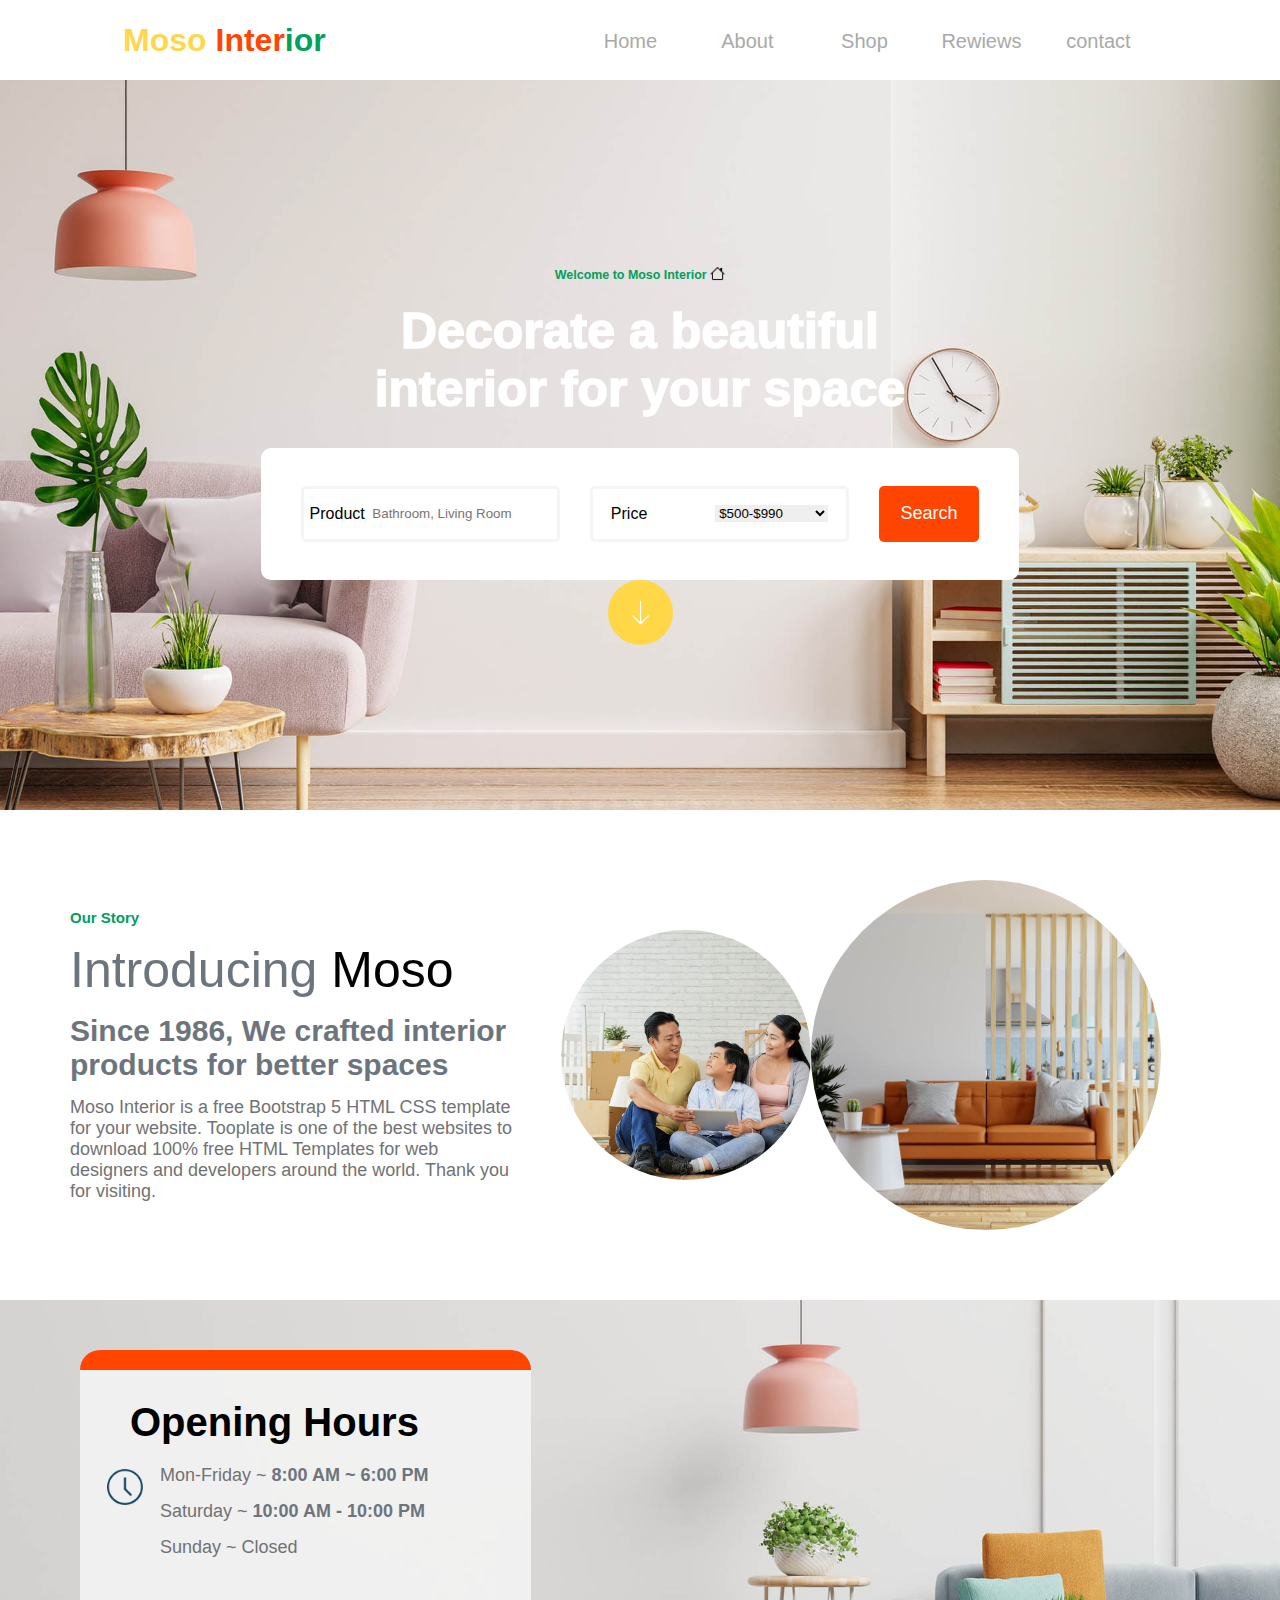
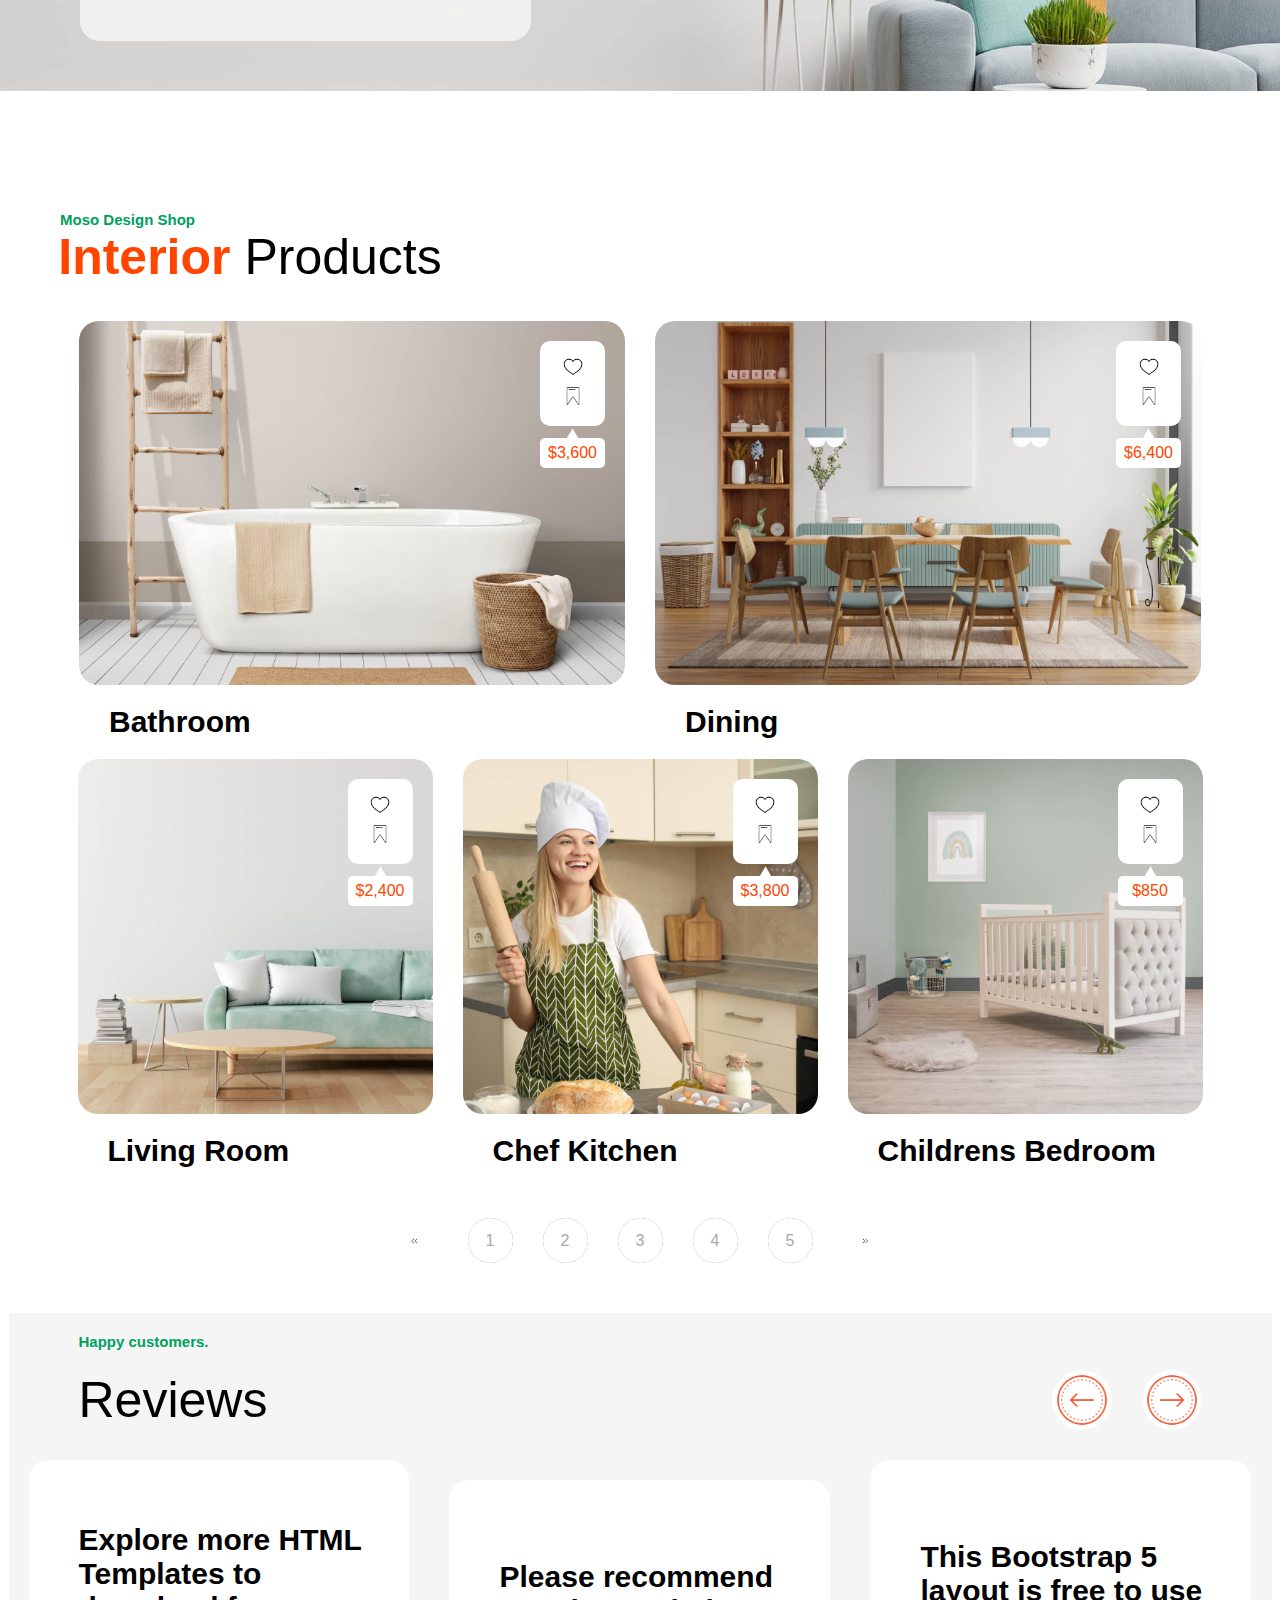
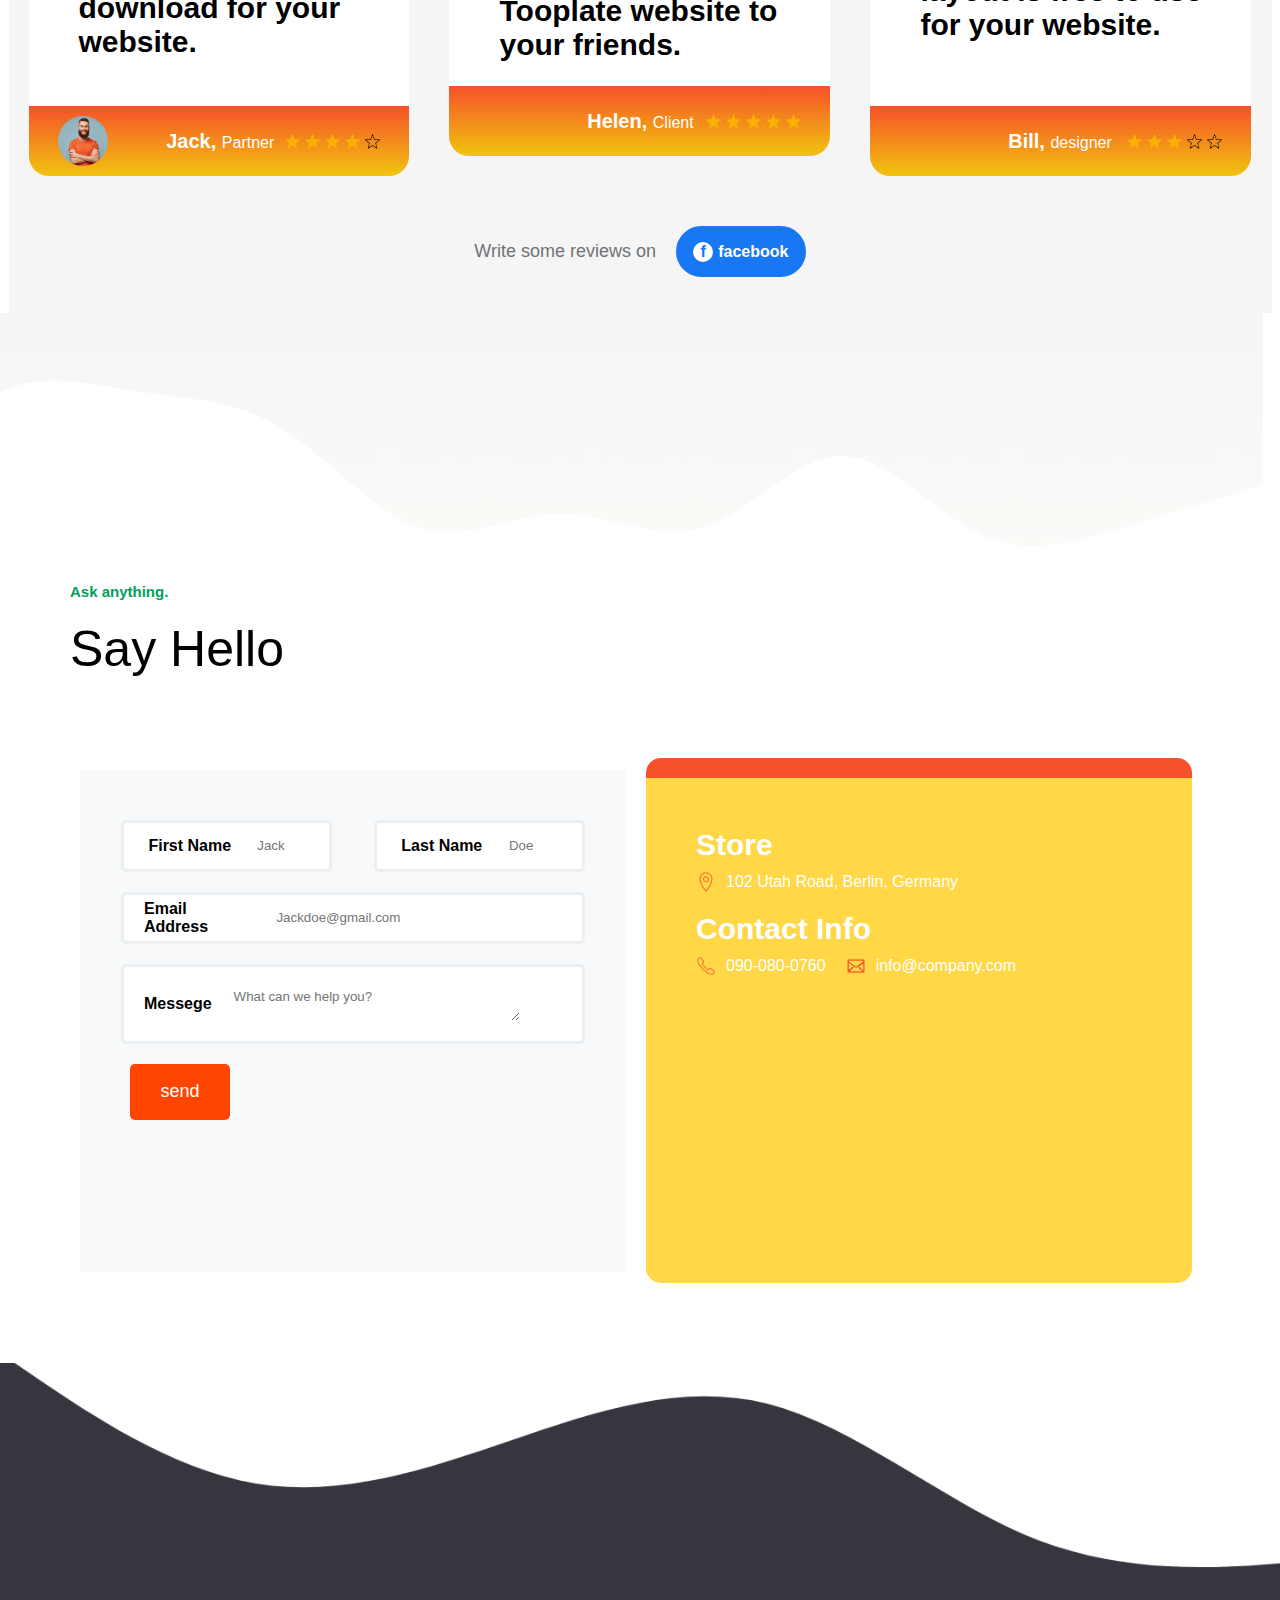
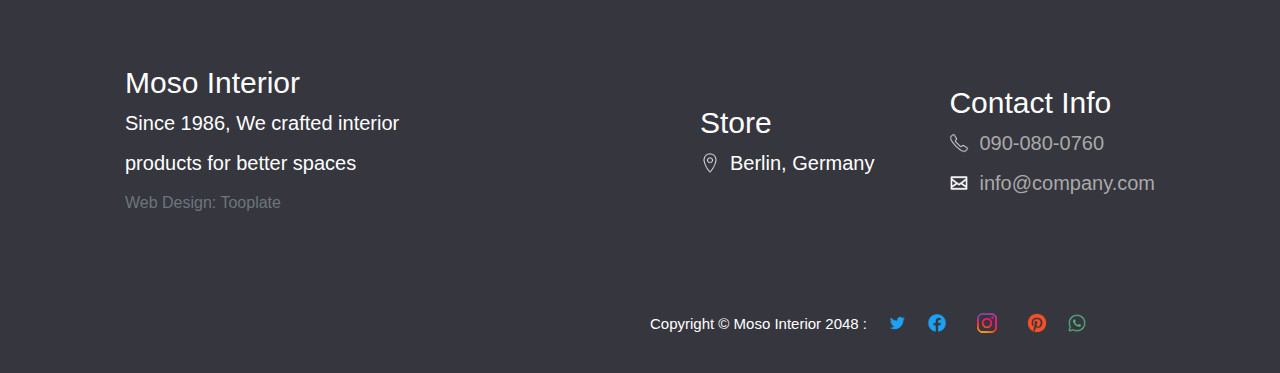
==== commit 4f8771fe: "nav bar" ====
--- a/index.html
+++ b/index.html
@@ -33,14 +33,20 @@
             <a href="#about">
                 <div class="chldmenu">About</div>
             </a>
-            <a href="#shop" class="chldmenu navdrop">Shop
-                    <div class="navdroplst" style="margin-top: 20px;">
-                    <a href="./shop_listing.html" class="navoption">
-                        Shop Listing
-                    </a>
-                    <a href="./detail.html" class="navoption">Shop details
-                    </a>
-                </div>
+            <a href="#shop">
+                <div class="chldmenu navdrop">Shop
+                    <div class="navdroplst">
+                    <div class="chldmenu navdroplst" style="margin-top: 10px;">
+                        <a href="./shop_listing.html" class="navoption">
+                            Shop Listing
+                        </a>
+                    </div>
+                        <!-- <div class="chldmenu navdroplst"> -->
+                           <a href="./detail.html" class="chldmenu navoption">Shop details
+                            </a>
+                        </div>
+ 
+                    </div>
                 <!-- </div> -->
             </a>
             <a href="#reviews">
--- a/style.css
+++ b/style.css
@@ -18,7 +18,7 @@
     position:sticky;
     top: 0px;
     height: 80px;
-    width: 1263px;
+    width: 100%;
     background-color: white;
     margin: 0px;
     padding: 0px;
@@ -146,26 +146,23 @@
     background-color: white;
     display: none;
     position: absolute;
-    top: 50px;
-
+    top: 60px;
 }
 .navdrop:hover .navdroplst{
     display: block;
-    background-color:#dadce1;
+    background-color:#f8f9fa;
 }
 .navoption{
     width:100%;
-    height:50px;
+    height:70px;
     border: 0px;
     text-decoration: none;
     display: block;
-    padding: 10px 0px;
+    padding: 20px 0px;
     text-align: center;
-
-
 }
 .navoption:hover{
-    background-color: #f1c40f;
+    background-color: #ffd747;
 }
 
 
@@ -179,7 +176,7 @@
     background-repeat: no-repeat;
     align-items: center;
     height: 730px;
-    width: 1263.33px;
+    width: 100%;
     background-size: 100%;
     align-content: center;
     justify-content: center;
@@ -322,7 +319,7 @@
     background-position: center;
     background-size: cover;
     height: 391px;
-    width: 1263.33px;
+    width: 100%;
     margin: 50px opx;
     display: flex;
     align-items:flex-start;
@@ -1124,8 +1121,8 @@
     background-position: center;
     background-size: cover;
     height: 20px;
-    width: 20px;
-    margin-bottom: 20px;
+    width: 20px;    
+    margin-left: 20px;
 }
 
 .gmap_canvas{
@@ -1518,7 +1515,6 @@
 
 @media screen and (min-width:300px) and (max-width:550px) {
     .nav{
-        width: 98vw;
         display: block;
         padding: 5px 20px   ;
         text-align: center;
@@ -1576,7 +1572,7 @@
         padding: 0.5em 0;
         width: 100%;
         color: black;
-        background-color: #E8E8E8;
+        background-color: #ffffff;
         transition: all 0.5s ease;
       }
 
@@ -1600,7 +1596,8 @@
 
 
     .menu{
-        padding-top: 20px;
+        /* padding-top: 20px; */
+        margin-top: 50px;
         justify-content: flex-start;
     }
     .chldmenu{
@@ -1801,6 +1798,9 @@
         flex-direction: column;
         align-items: baseline;
 
+    }
+    .chldmapmail{
+        margin: 0px;
     }
     /* .mapimg{
         width: 300px;
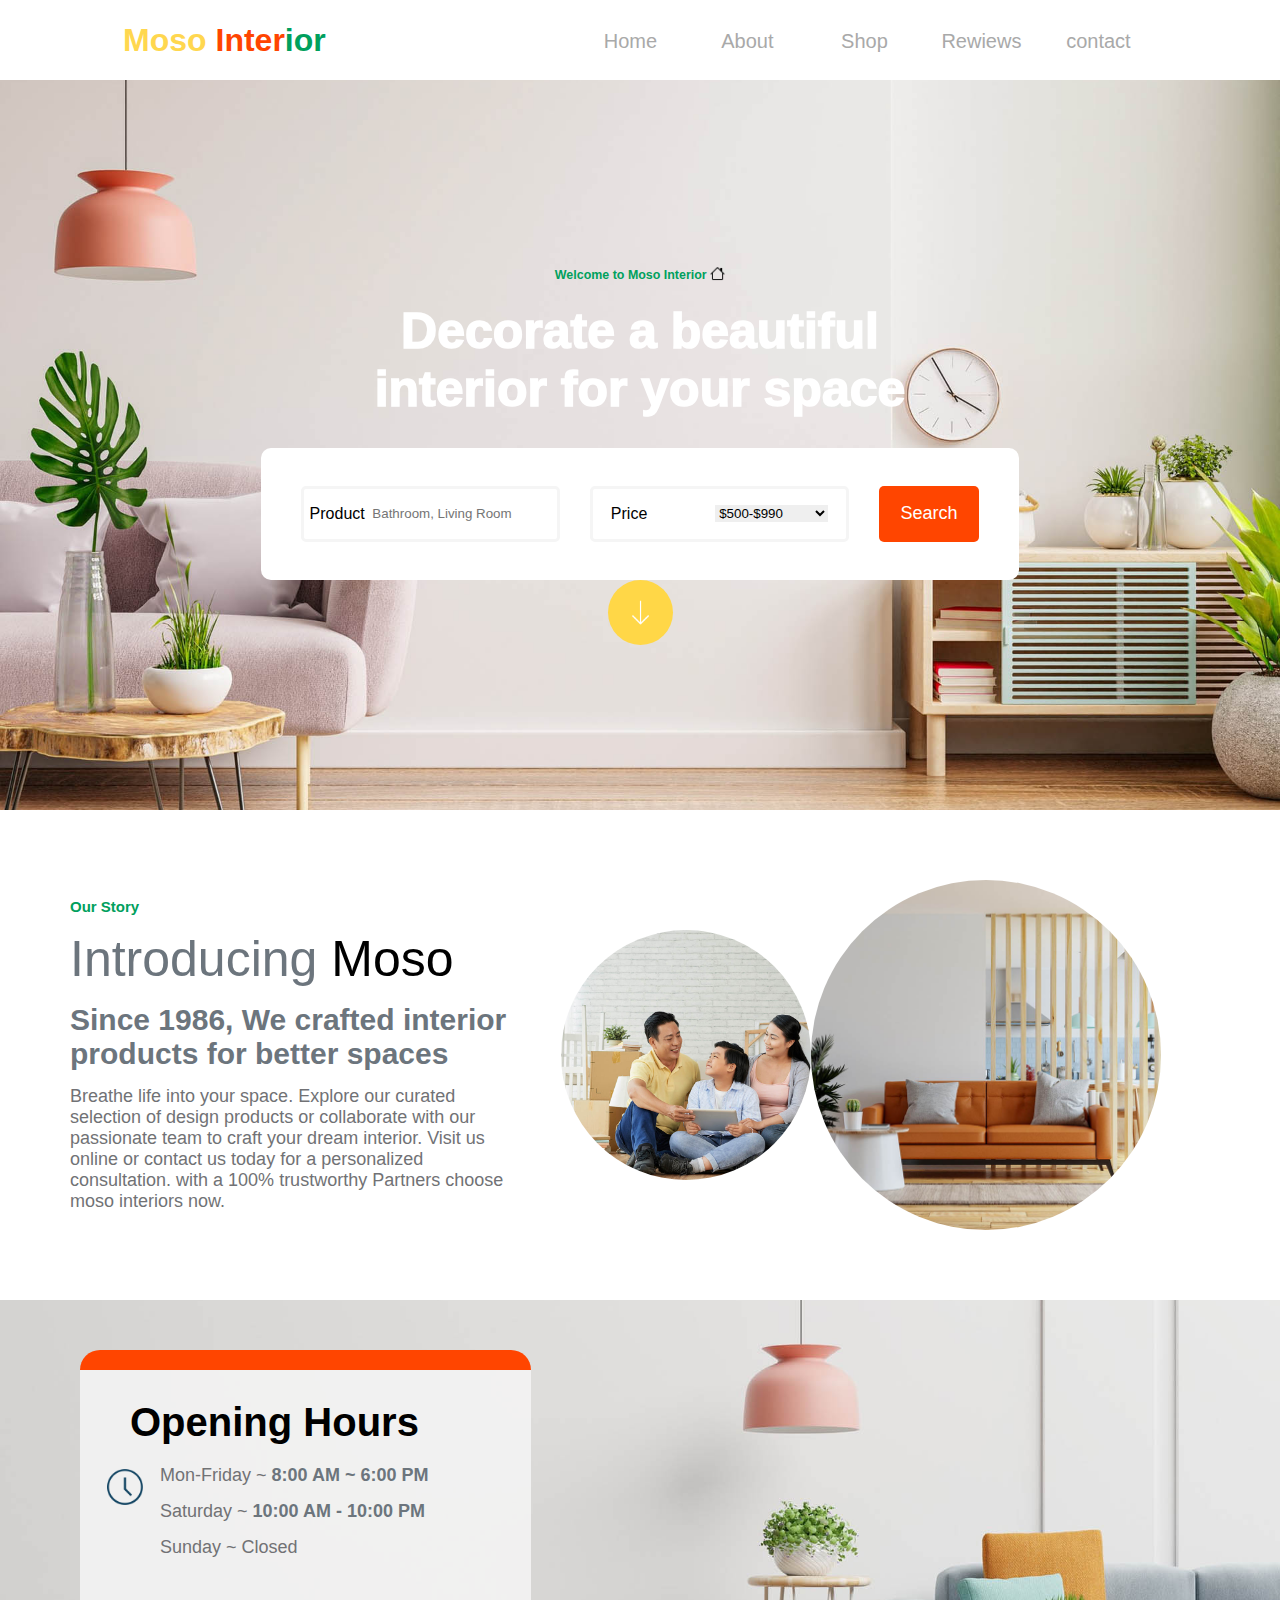
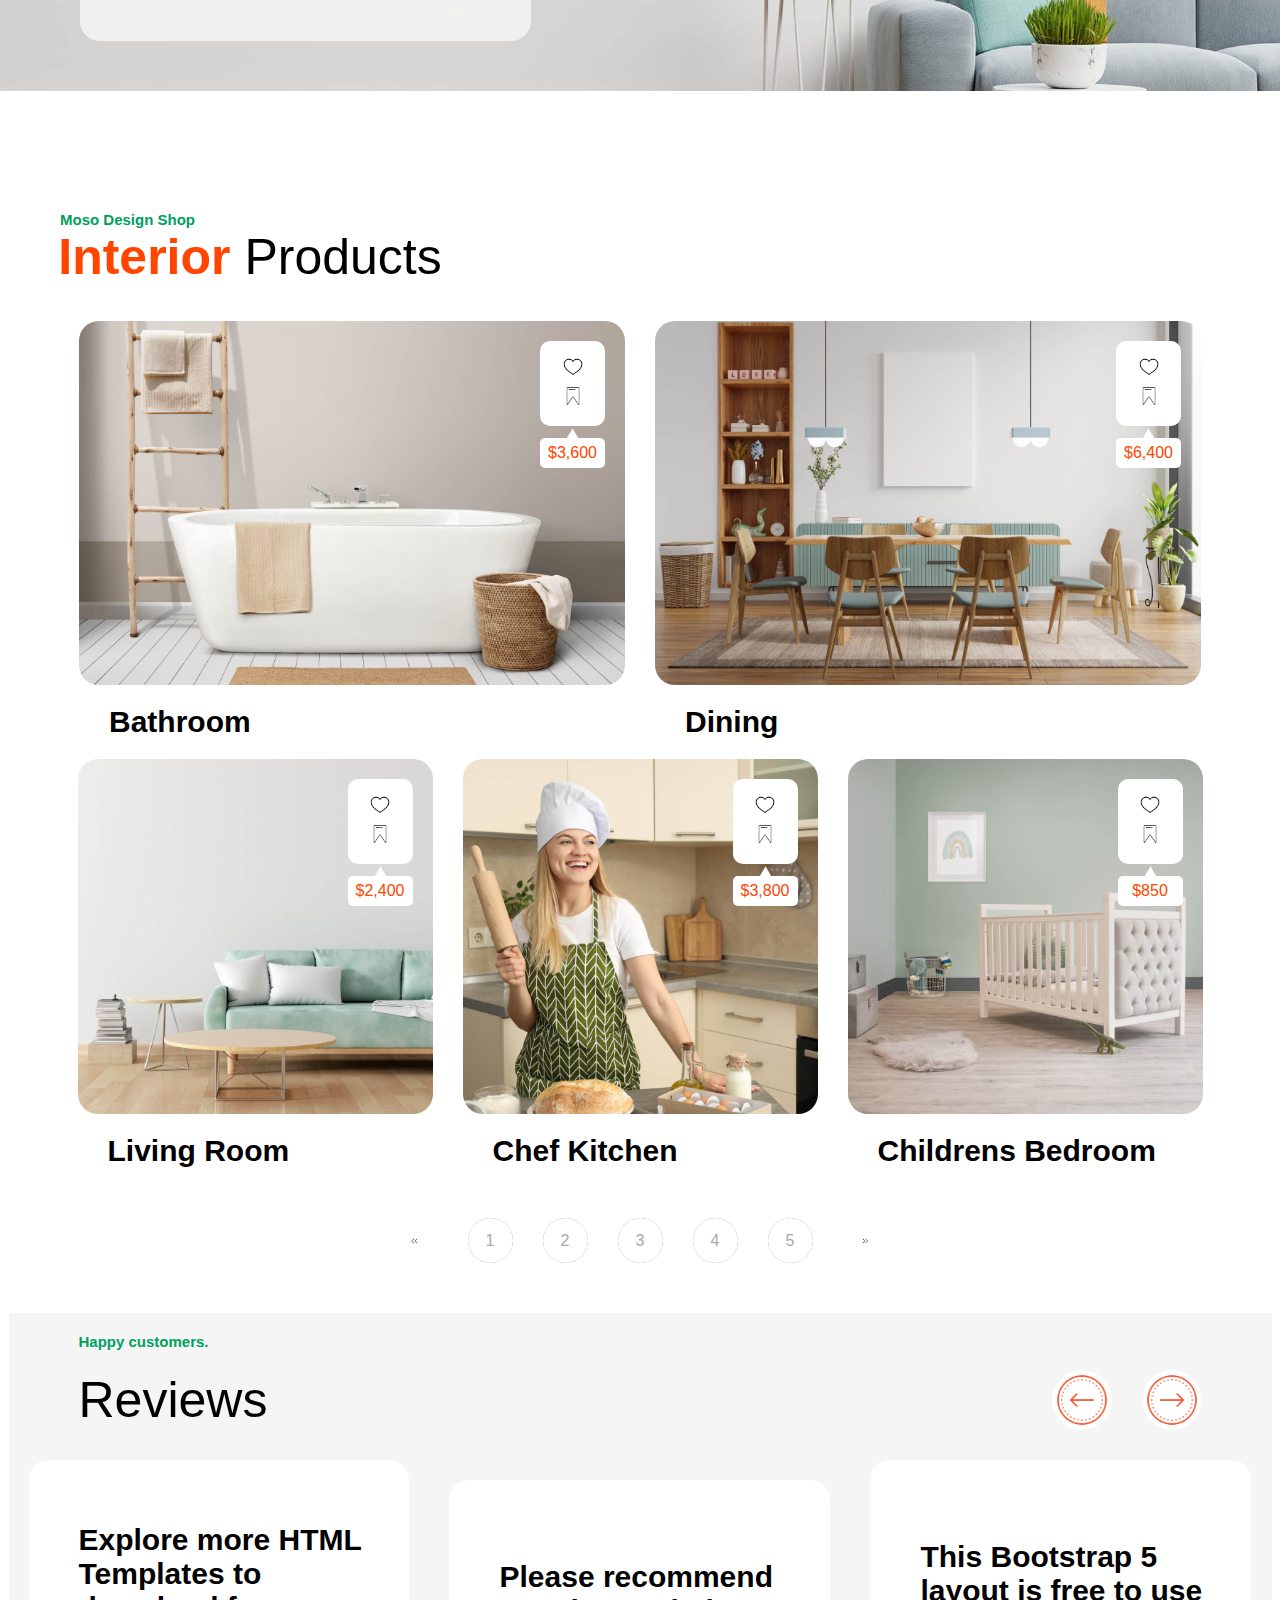
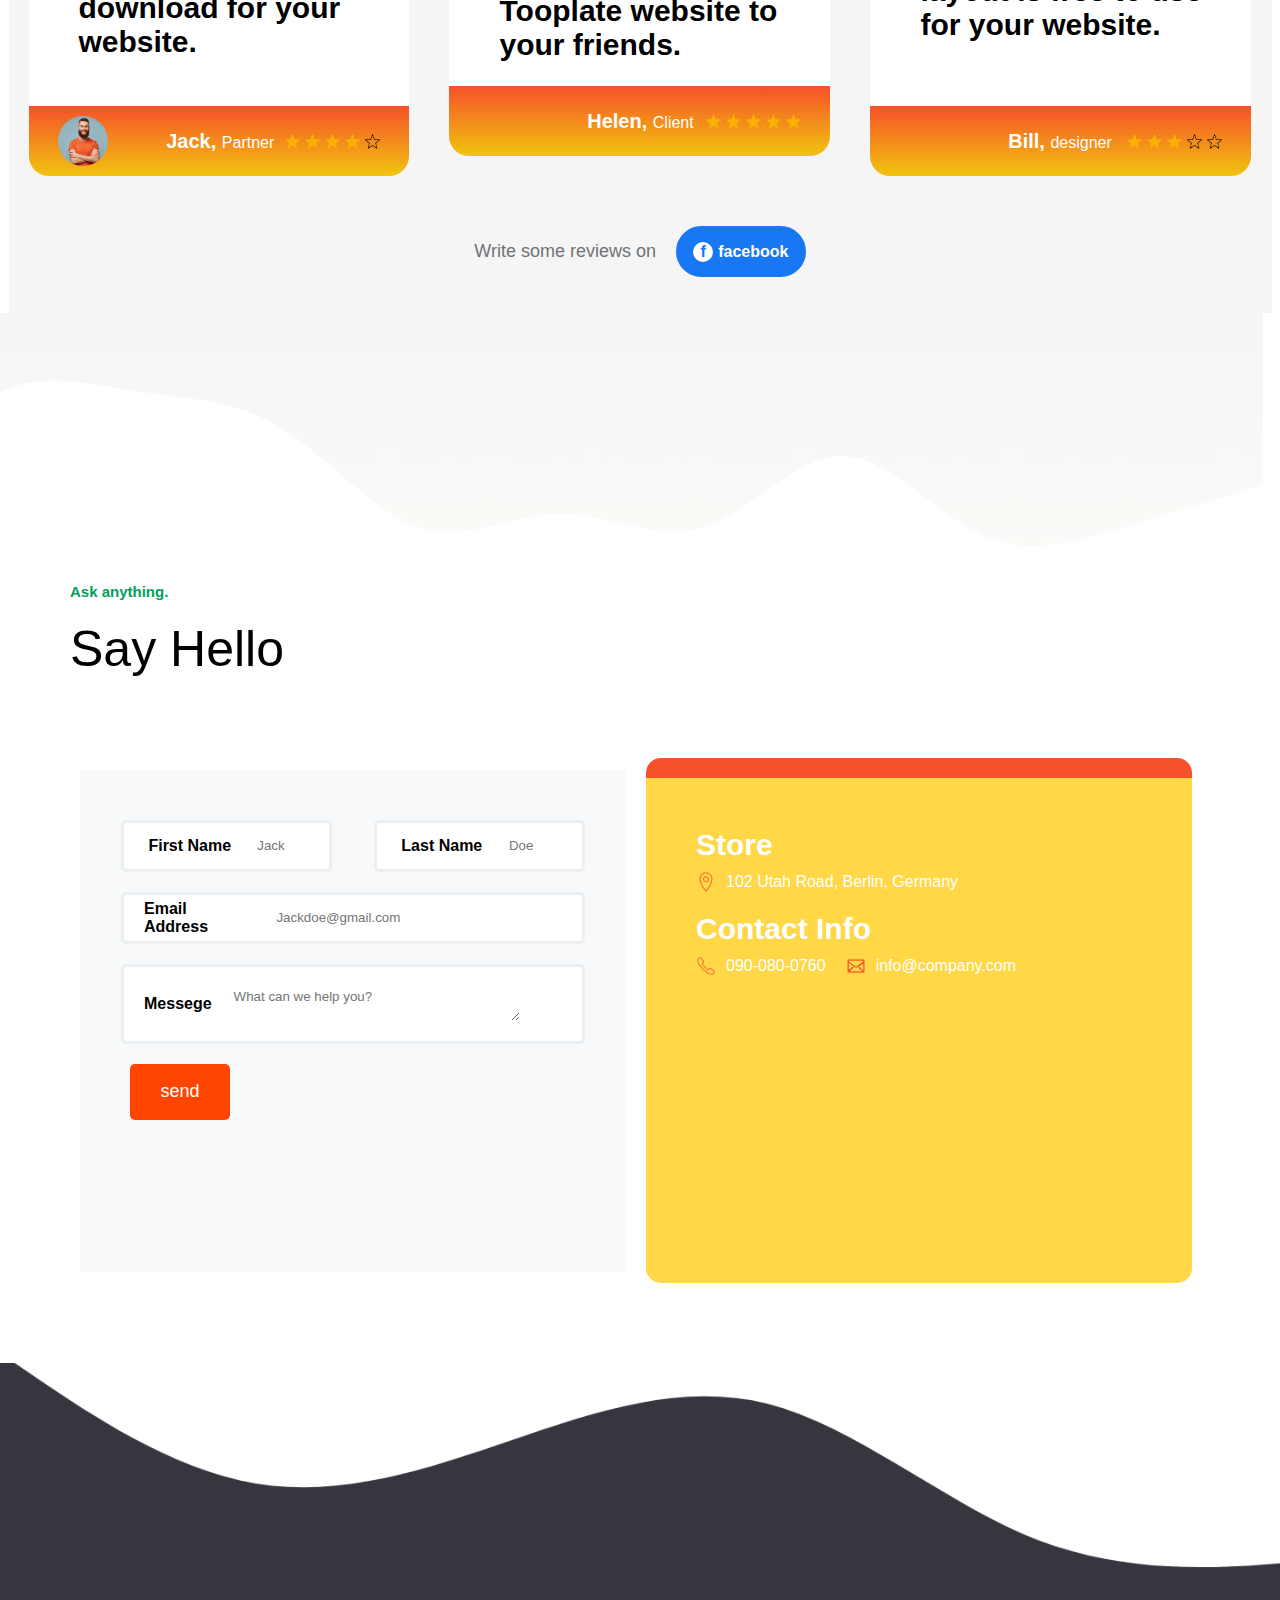
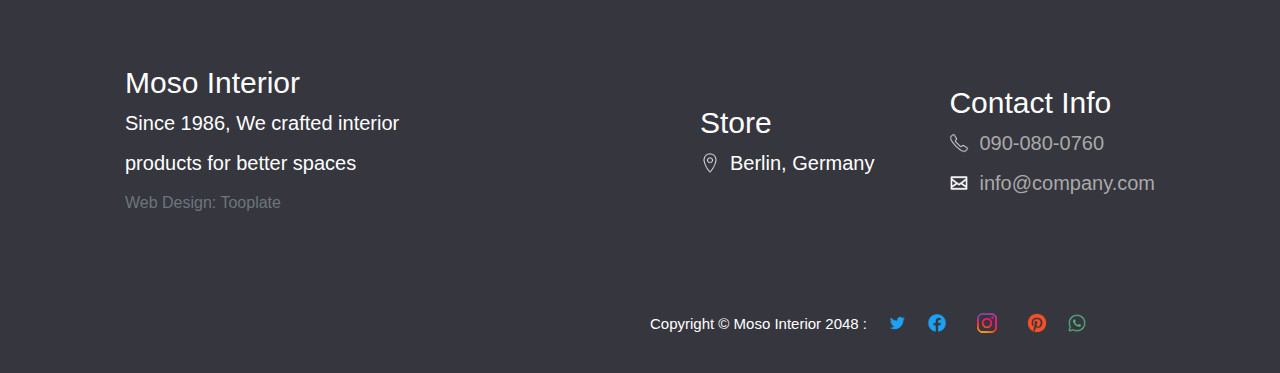
==== commit b6508ffd: "minor change in about section" ====
--- a/index.html
+++ b/index.html
@@ -104,9 +104,8 @@
             <div class="tagline abttagline"><span style="color: #6c757d; font-weight: 100;">Introducing</span> <span
                     class="hdblck"> Moso</span></div>
             <div class="headcont">Since 1986, We crafted interior products for better spaces</div>
-            <div class="cont">Moso Interior is a free Bootstrap 5 HTML CSS template for your website. Tooplate is one of
-                the best websites to download 100% free HTML Templates for web designers and developers around the
-                world. Thank you for visiting.</div>
+            <div class="cont"> Breathe life into your space. Explore our curated selection of design products or collaborate with our passionate team to craft your dream interior. Visit us online or contact us today for a personalized consultation. with a 100% trustworthy Partners choose moso interiors now.
+            </div>
         </div>
         <div class="abtimg">
             <div class="abtimg abtimg1"></div>
--- a/style.css
+++ b/style.css
@@ -1518,6 +1518,7 @@
         display: block;
         padding: 5px 20px   ;
         text-align: center;
+        width: 100%;
     }
 
 
@@ -1601,7 +1602,8 @@
         justify-content: flex-start;
     }
     .chldmenu{
-        width: auto;
+        width: 100%;
+        background-color: white;
         font-size: 20px;
         height: auto;
         padding: 0px;
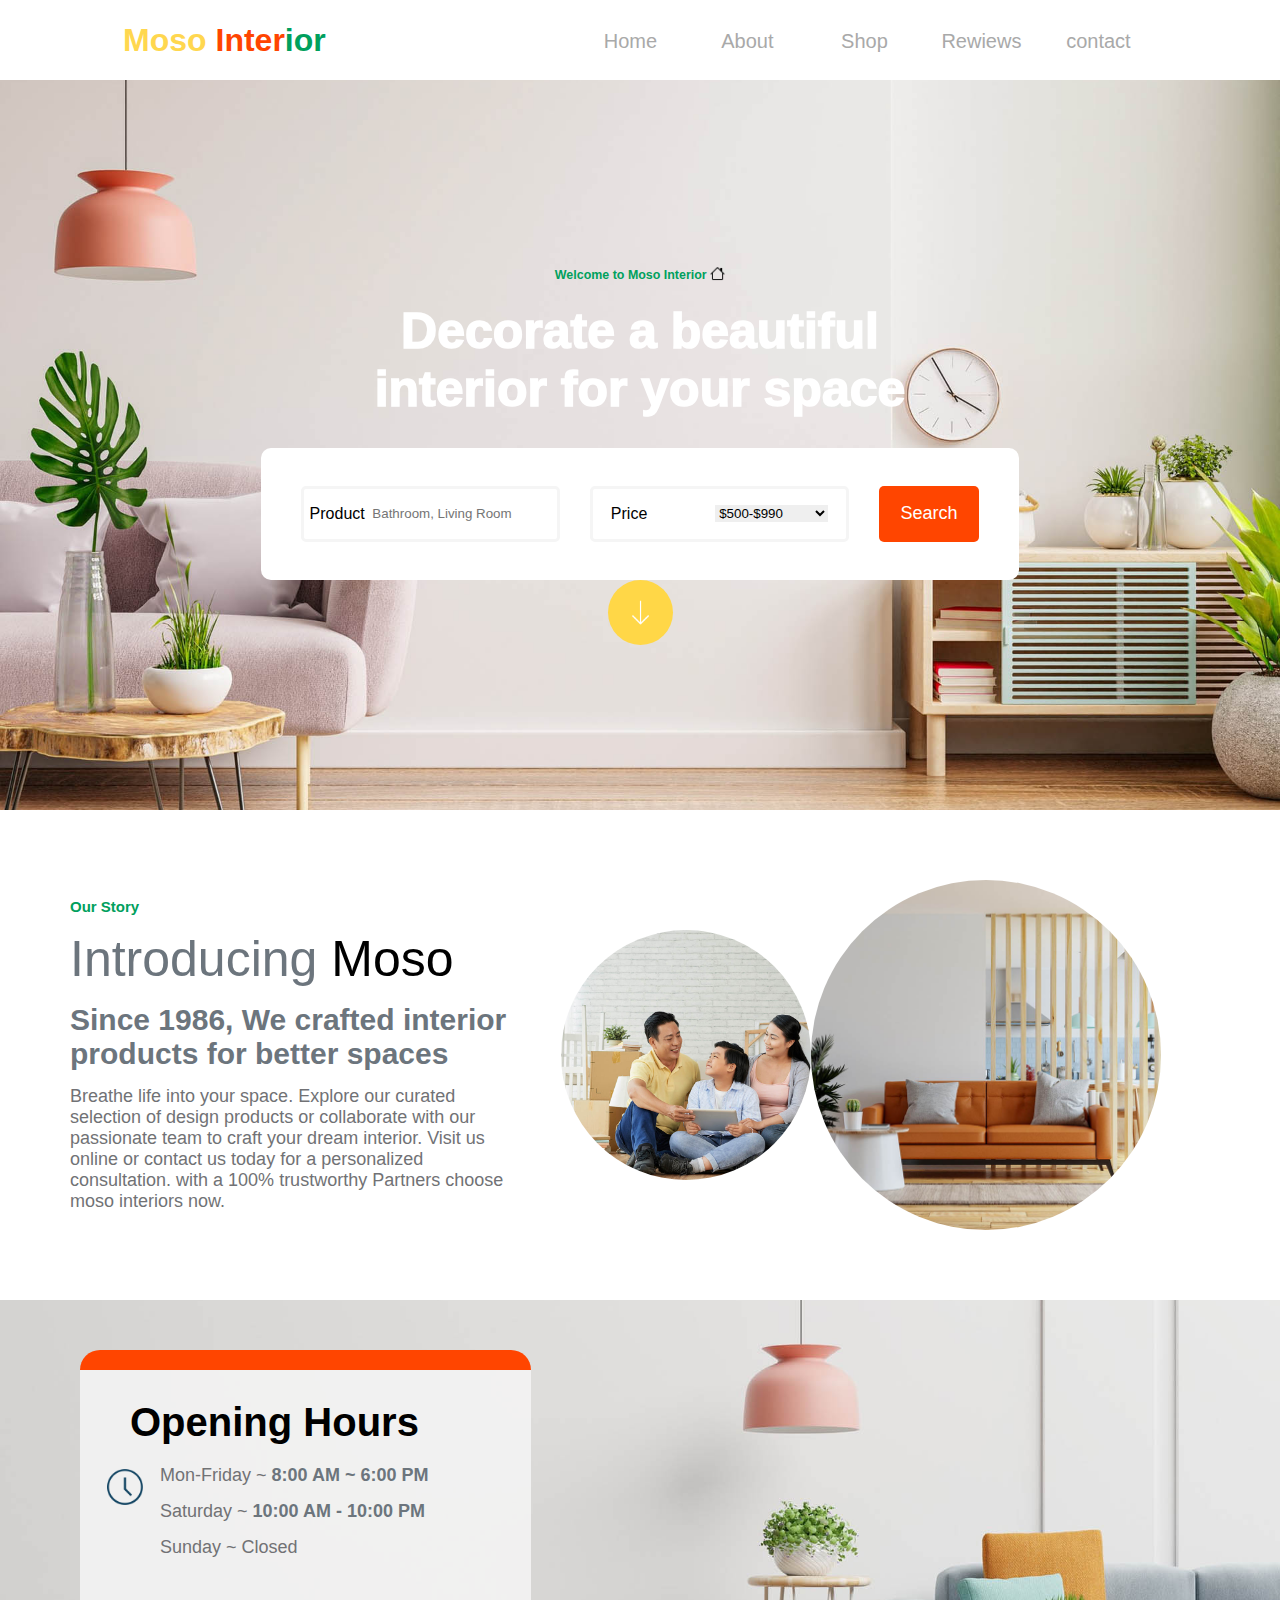
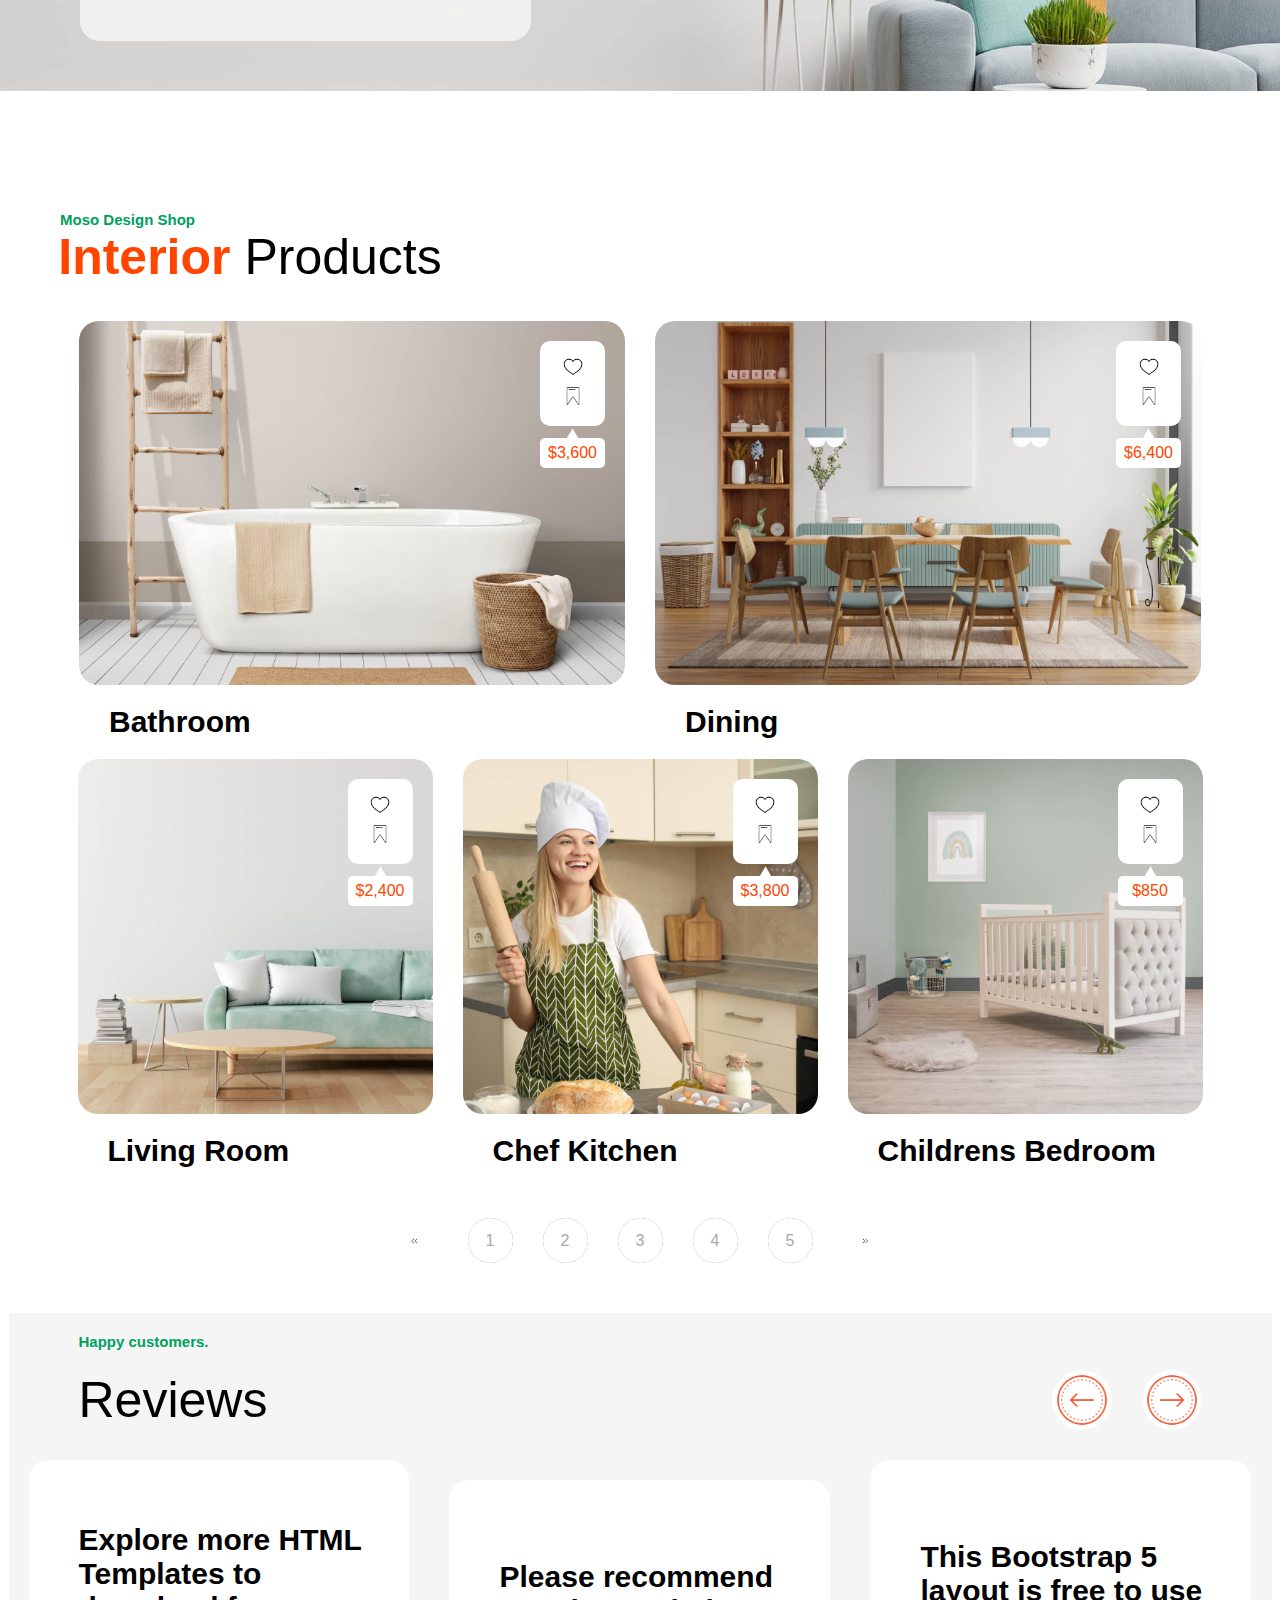
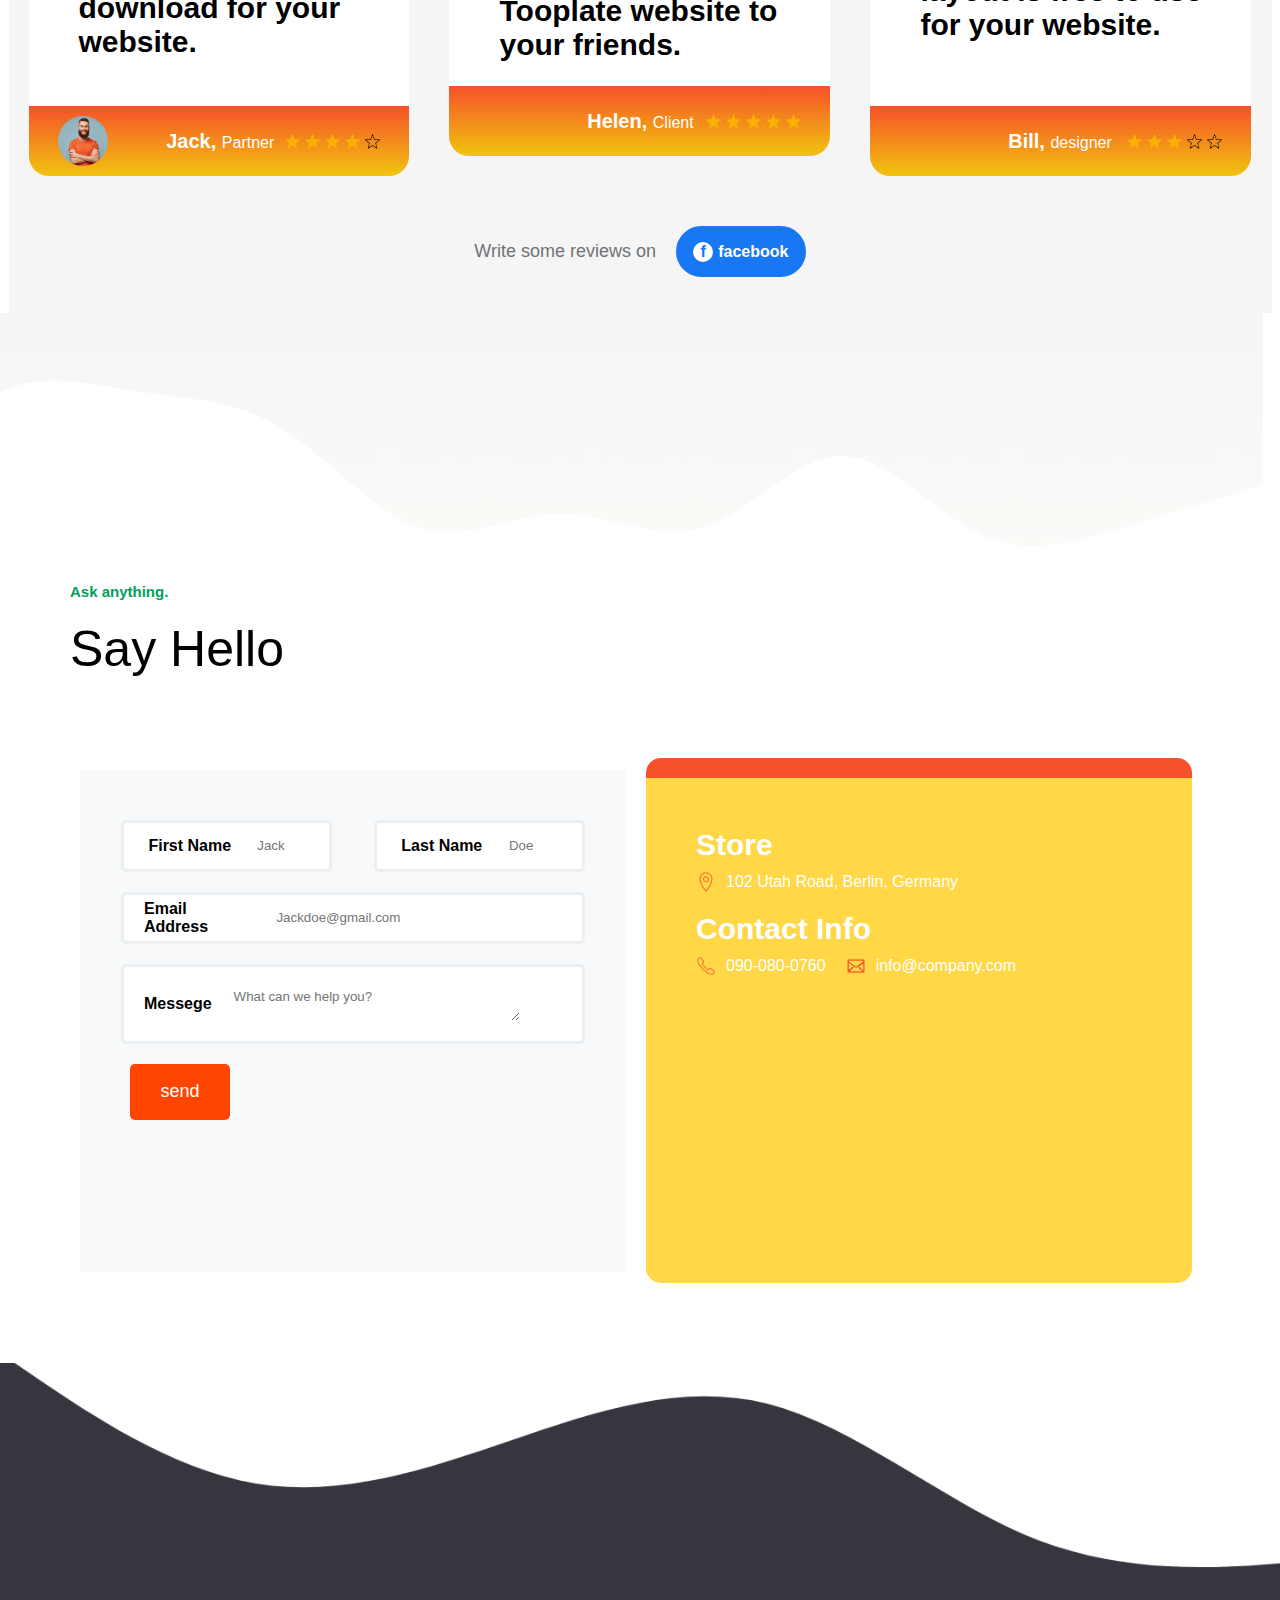
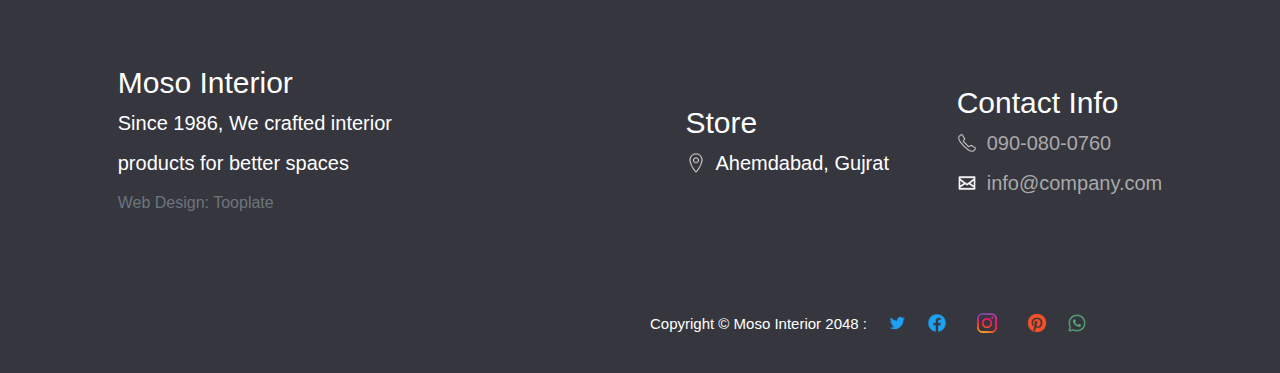
==== commit 822e023e: "any msg" ====
--- a/index.html
+++ b/index.html
@@ -36,13 +36,13 @@
             <a href="#shop">
                 <div class="chldmenu navdrop">Shop
                     <div class="navdroplst">
-                    <div class="chldmenu navdroplst" style="margin-top: 10px;">
-                        <a href="./shop_listing.html" class="navoption">
+                    <div class="chldmenu navdroplst" style="margin-top: 10px;"id="navoption1">
+                        <a href="./shop_listing.html" class="navoption" >
                             Shop Listing
                         </a>
                     </div>
                         <!-- <div class="chldmenu navdroplst"> -->
-                           <a href="./detail.html" class="chldmenu navoption">Shop details
+                           <a href="./detail.html" class="chldmenu navoption" id="navoption2">Shop details
                             </a>
                         </div>
  
@@ -611,7 +611,7 @@
                     <div class="footerhead">Store</div>
                     <div class="footeraddressimg">
                         <div class="footerlocationimg"></div>
-                        <div class="footercont">Berlin, Germany</div>
+                        <div class="footercont">Ahemdabad, Gujrat</div>
                     </div>
                 </div>
             </div>
--- a/style.css
+++ b/style.css
@@ -1576,6 +1576,57 @@
         background-color: #ffffff;
         transition: all 0.5s ease;
       }
+      #navoption1{
+        z-index: 7;
+        width: 40%;
+        background-color: black;
+      }
+      #navoption2{
+        z-index: 8;
+        width: 40%;
+      }
+      .navdroplst{
+        display: block;
+      }
+      .navdroplst{
+        border: 0px;
+        margin-top: 0px;
+        align-content: center;
+        padding: 0px;
+        border: 1px solid whitesmoke;
+        width: 100%;
+        /* height: 15px; */
+        color: #6c757d;
+        text-decoration: none;
+        background-color: white;
+        display: none;
+        position: absolute;
+        top: 60px;
+        left: 60%;
+    }
+    .navdrop:hover .navdroplst{
+        display: block;
+        background-color:#f8f9fa;
+    }
+    .navoption{
+        width:100%;
+        height:70px;
+        border: 0px;
+        /* text-decoration: none; */
+        /* display: block; */
+        padding: 0px 0px;
+        text-align: center;
+        /* left: 0px; */
+    }
+    .navoption:hover{
+        background-color: #ffd747;
+    }
+    
+    
+
+
+
+
 
 
 
@@ -1607,11 +1658,14 @@
         font-size: 20px;
         height: auto;
         padding: 0px;
+        text-align: left;
     }
     .brand{
         width: 150px;
         font-size: 10px;
     }
+
+
     .hmpg{
         width: 100vw;
         background-size: auto;
